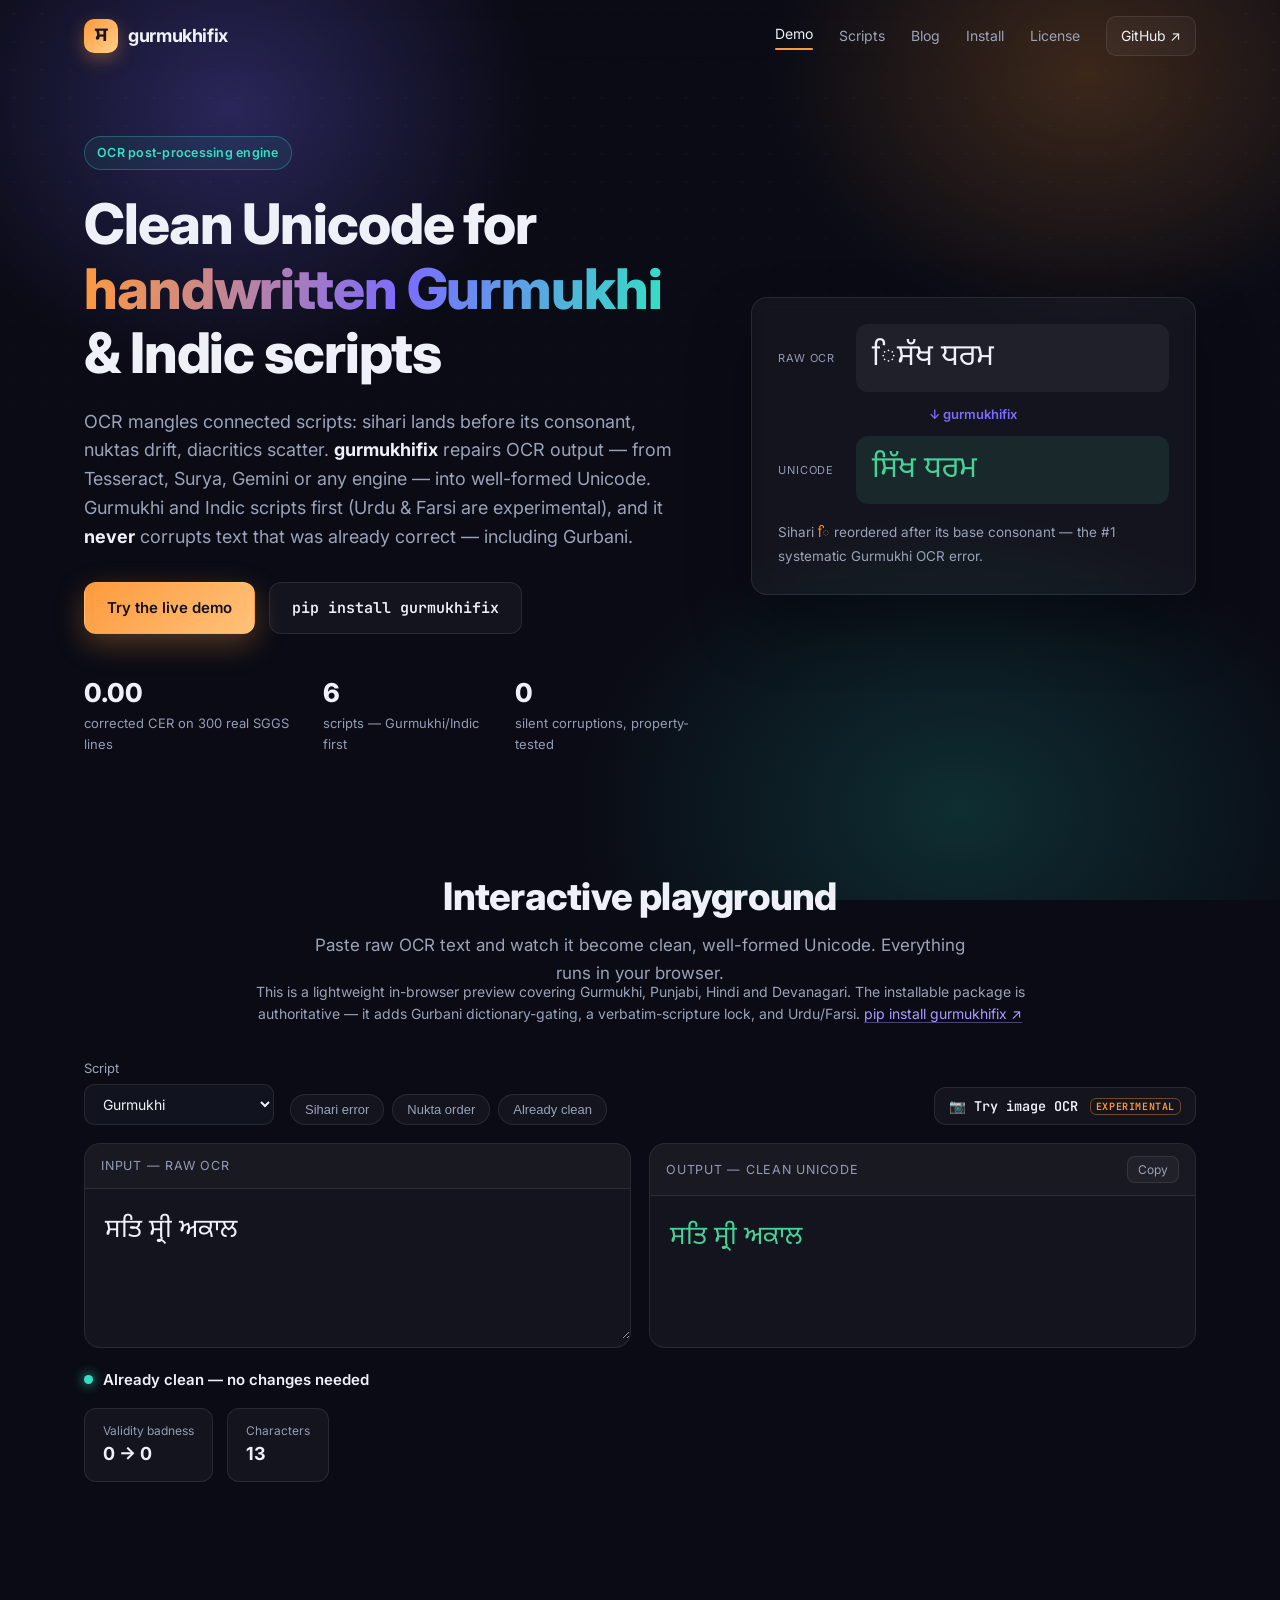
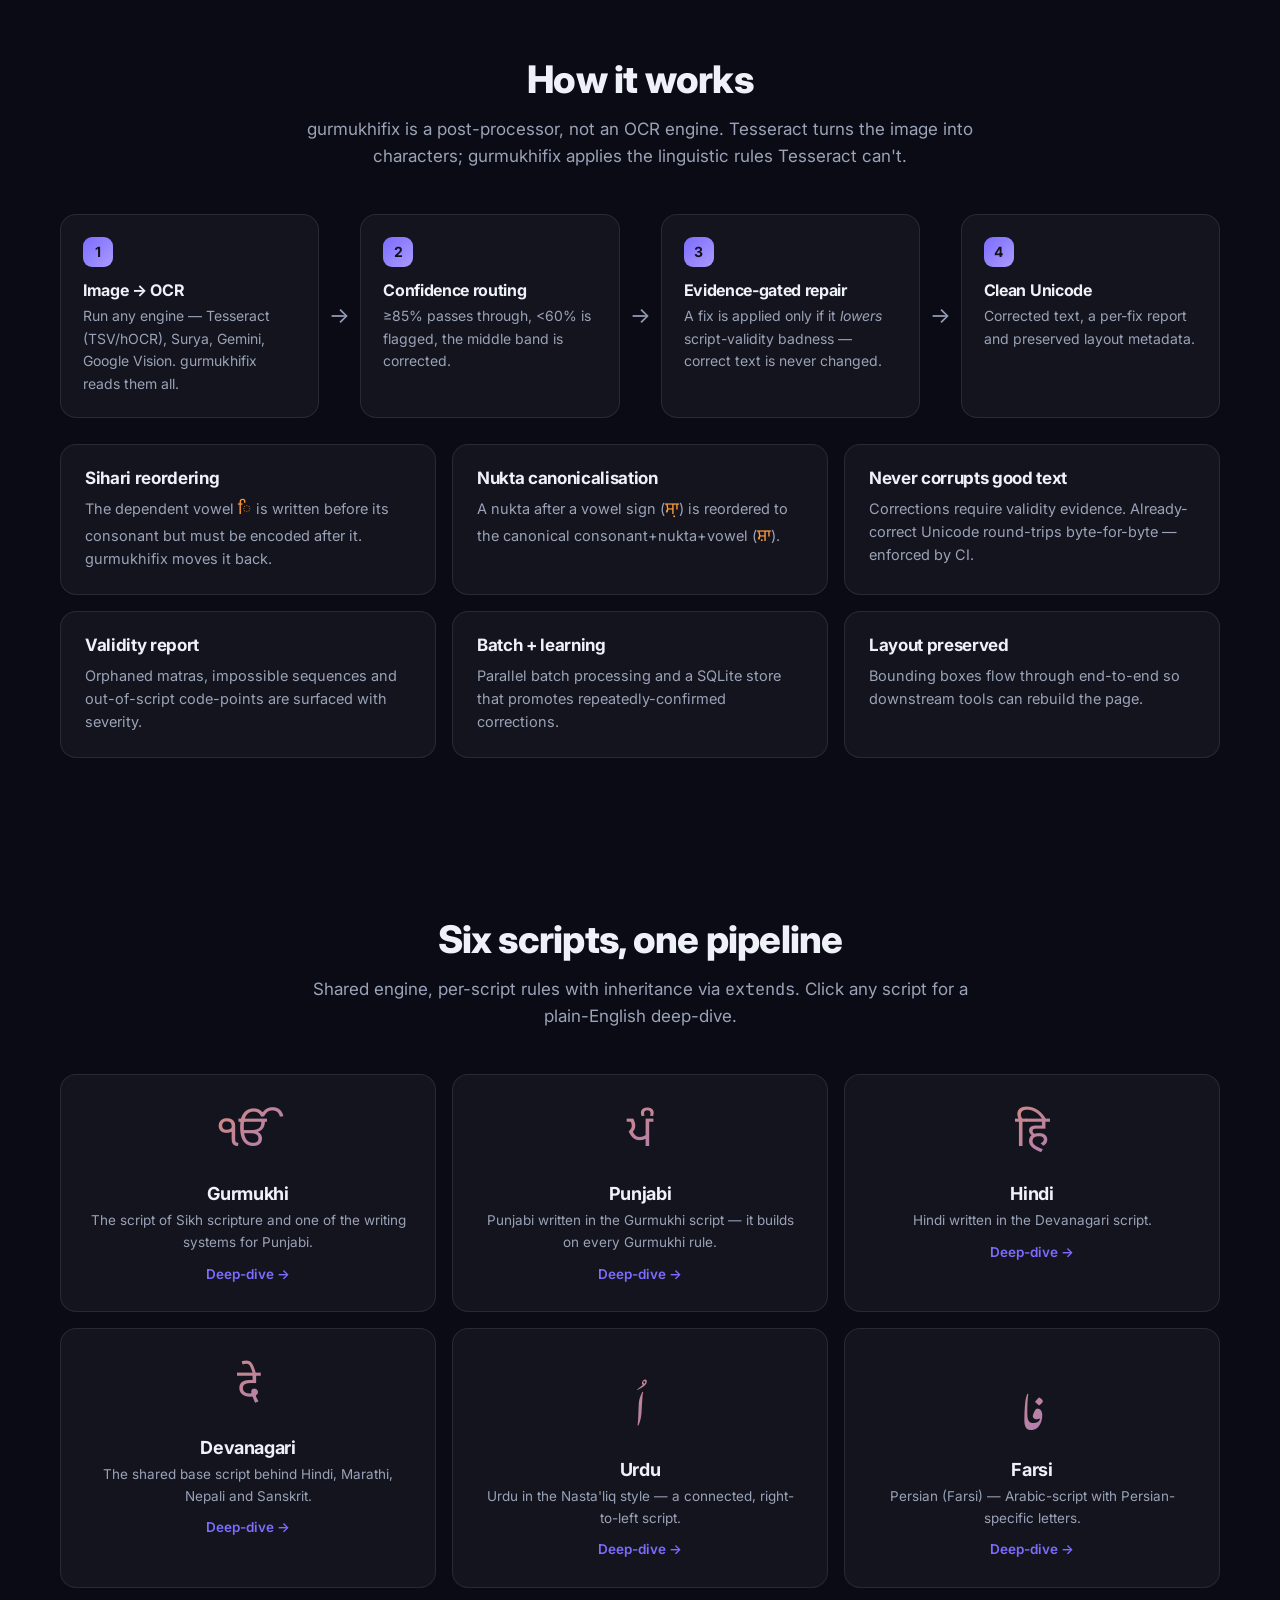
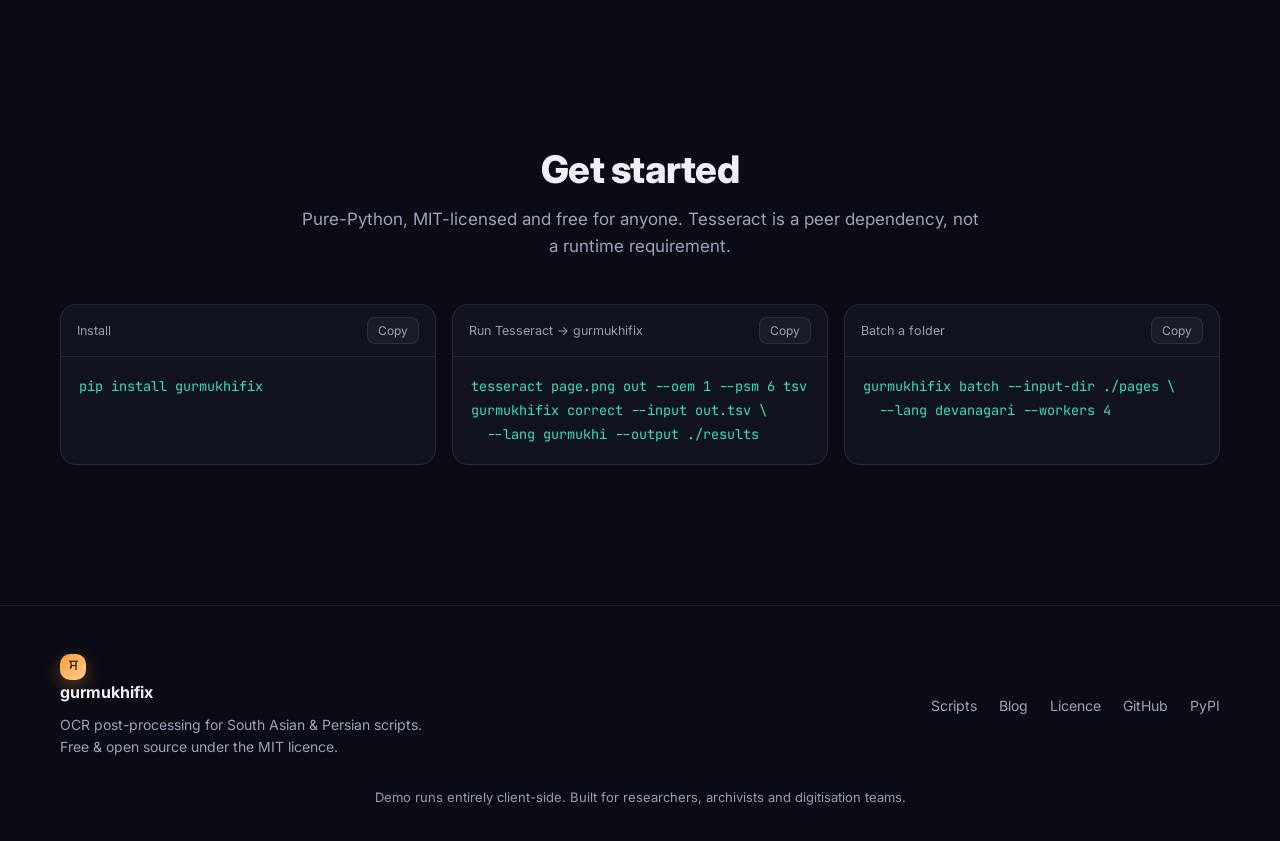
==== docs/index.html @ 6c14f342 "Site credibility, governance, security hardening & premium CI Site (docs/ via build-site.mjs): - Rep" ====
<!DOCTYPE html>
<html lang="en">
<head>
  <meta charset="UTF-8" />
  <meta name="viewport" content="width=device-width, initial-scale=1.0" />
  <title>gurmukhifix — OCR post-processing for South Asian &amp; Persian scripts</title>
  <meta name="description" content="gurmukhifix corrects Tesseract OCR for handwritten Gurmukhi, Punjabi, Hindi, Devanagari, Urdu and Farsi — fixing sihari placement, nukta order and diacritics into clean Unicode. Free &amp; open source." />
  <link rel="canonical" href="https://jsdosanj.github.io/gurmukhifix/" />
  <meta property="og:title" content="gurmukhifix — OCR post-processing for South Asian &amp; Persian scripts" />
  <meta property="og:description" content="gurmukhifix corrects Tesseract OCR for handwritten Gurmukhi, Punjabi, Hindi, Devanagari, Urdu and Farsi — fixing sihari placement, nukta order and diacritics into clean Unicode. Free &amp; open source." />
  <meta property="og:type" content="website" />
  <meta property="og:url" content="https://jsdosanj.github.io/gurmukhifix/" />
  <meta property="og:image" content="https://jsdosanj.github.io/gurmukhifix/assets/og.png" />
  <meta name="twitter:card" content="summary_large_image" />
  <meta name="twitter:title" content="gurmukhifix — OCR post-processing for South Asian &amp; Persian scripts" />
  <meta name="twitter:description" content="gurmukhifix corrects Tesseract OCR for handwritten Gurmukhi, Punjabi, Hindi, Devanagari, Urdu and Farsi — fixing sihari placement, nukta order and diacritics into clean Unicode. Free &amp; open source." />
  <meta name="twitter:image" content="https://jsdosanj.github.io/gurmukhifix/assets/og.png" />
  <link rel="icon" href="assets/favicon.svg" type="image/svg+xml" />
  <link rel="apple-touch-icon" href="assets/apple-touch-icon.png" />
  <meta name="theme-color" content="#0a0b14" />
  <link rel="preconnect" href="https://fonts.googleapis.com" />
  <link rel="preconnect" href="https://fonts.gstatic.com" crossorigin />
  <link href="https://fonts.googleapis.com/css2?family=Inter:wght@400;500;600;700;800&family=Noto+Sans+Gurmukhi:wght@400;500;700&family=Noto+Serif+Gurmukhi:wght@600;700&family=Noto+Sans+Devanagari:wght@400;600&family=Noto+Naskh+Arabic:wght@400;600&family=Noto+Nastaliq+Urdu:wght@400;600&family=JetBrains+Mono:wght@400;500&display=swap" rel="stylesheet" />
  <link rel="stylesheet" href="assets/styles.css" />
  <script type="application/ld+json">{"@context":"https://schema.org","@type":"SoftwareApplication","name":"gurmukhifix","applicationCategory":"DeveloperApplication","operatingSystem":"Cross-platform (Python 3.10+)","description":"gurmukhifix corrects Tesseract OCR for handwritten Gurmukhi, Punjabi, Hindi, Devanagari, Urdu and Farsi — fixing sihari placement, nukta order and diacritics into clean Unicode. Free & open source.","url":"https://jsdosanj.github.io/gurmukhifix/","codeRepository":"https://github.com/jsdosanj/gurmukhifix","downloadUrl":"https://pypi.org/project/gurmukhifix/","license":"https://spdx.org/licenses/MIT.html","offers":{"@type":"Offer","price":"0","priceCurrency":"USD"},"author":{"@type":"Person","name":"Jasvant Singh Dosanjh"}}</script>
</head>
<body>
  <div class="bg-aurora" aria-hidden="true"></div>
  <header class="nav">
    <a class="brand" href="index.html">
      <span class="brand-mark">ਸ</span>
      <span class="brand-name">gurmukhifix</span>
    </a>
    <nav class="nav-links">
        <a href="index.html#demo" class="here">Demo</a>
        <a href="scripts/">Scripts</a>
        <a href="blog/">Blog</a>
        <a href="index.html#install">Install</a>
        <a href="license.html">License</a>
        <a class="nav-cta" href="https://github.com/jsdosanj/gurmukhifix" target="_blank" rel="noopener">GitHub ↗</a>
    </nav>
  </header>

  <section class="hero" id="top">
    <div class="hero-inner">
      <div class="badge">OCR post-processing engine</div>
      <h1>Clean Unicode for<br /><span class="grad">handwritten Gurmukhi</span> &amp; Indic scripts</h1>
      <p class="lede">OCR mangles connected scripts: sihari lands before its consonant, nuktas drift, diacritics scatter. <strong>gurmukhifix</strong> repairs OCR output — from Tesseract, Surya, Gemini or any engine — into well-formed Unicode. Gurmukhi and Indic scripts first (Urdu &amp; Farsi are experimental), and it <strong>never</strong> corrupts text that was already correct — including Gurbani.</p>
      <div class="hero-cta">
        <a class="btn btn-primary" href="#demo">Try the live demo</a>
        <a class="btn btn-ghost" href="https://pypi.org/project/gurmukhifix/" target="_blank" rel="noopener">pip install gurmukhifix</a>
      </div>
      <div class="hero-proof">
        <div><b>0.00</b><span>corrected CER on 300 real SGGS lines</span></div>
        <div><b>6</b><span>scripts — Gurmukhi/Indic first</span></div>
        <div><b>0</b><span>silent corruptions, property-tested</span></div>
      </div>
    </div>
    <div class="hero-card">
      <div class="mini-row"><span class="mini-label">Raw OCR</span><code class="mini gur">ਿਸੱਖ ਧਰਮ</code></div>
      <div class="mini-arrow">↓ gurmukhifix</div>
      <div class="mini-row"><span class="mini-label">Unicode</span><code class="mini gur good">ਸਿੱਖ ਧਰਮ</code></div>
      <p class="mini-note">Sihari <code>ਿ</code> reordered after its base consonant — the #1 systematic Gurmukhi OCR error.</p>
    </div>
  </section>

  <section class="demo" id="demo">
    <div class="section-head"><h2>Interactive playground</h2><p>Paste raw OCR text and watch it become clean, well-formed Unicode. Everything runs in your browser.</p></div>
    <p class="demo-note">This is a lightweight in-browser preview covering Gurmukhi, Punjabi, Hindi and Devanagari. The installable package is authoritative — it adds Gurbani dictionary-gating, a verbatim-scripture lock, and Urdu/Farsi. <a href="https://pypi.org/project/gurmukhifix/" target="_blank" rel="noopener">pip install gurmukhifix ↗</a></p>
    <div class="demo-toolbar">
      <label class="field"><span>Script</span><select id="script-select"></select></label>
      <div class="examples" id="examples"></div>
      <button class="btn btn-ghost small" id="ocr-toggle" type="button">📷 Try image OCR <span class="exp">experimental</span></button>
    </div>
    <div class="ocr-panel" id="ocr-panel" hidden>
      <p>Upload a photo or scan of a single line/word. In-browser OCR uses <a href="https://tesseract.projectnaptha.com/" target="_blank" rel="noopener">Tesseract.js</a>, then gurmukhifix cleans the result. <strong>Handwriting accuracy is limited</strong> — this demos the pipeline, not production OCR.</p>
      <div class="ocr-row"><input type="file" id="ocr-file" accept="image/*" /><button class="btn btn-primary small" id="ocr-run" type="button" disabled>Run OCR → gurmukhifix</button><span class="ocr-status" id="ocr-status"></span></div>
    </div>
    <div class="demo-grid">
      <div class="pane"><div class="pane-head"><span>Input — raw OCR</span></div><textarea id="input" class="script-text" spellcheck="false" aria-label="Raw OCR input" placeholder="Paste OCR output here…"></textarea></div>
      <div class="pane"><div class="pane-head"><span>Output — clean Unicode</span><button class="copy-btn" id="copy-btn" type="button">Copy</button></div><div id="output" class="script-text output" aria-live="polite"></div></div>
    </div>
    <div class="report" id="report"></div>
  </section>

  <section class="how" id="how">
    <div class="section-head"><h2>How it works</h2><p>gurmukhifix is a post-processor, not an OCR engine. Tesseract turns the image into characters; gurmukhifix applies the linguistic rules Tesseract can't.</p></div>
    <div class="pipeline">
      <div class="step"><span class="step-n">1</span><h3>Image → OCR</h3><p>Run any engine — Tesseract (TSV/hOCR), Surya, Gemini, Google Vision. gurmukhifix reads them all.</p></div>
      <div class="step-arrow">→</div>
      <div class="step"><span class="step-n">2</span><h3>Confidence routing</h3><p>≥85% passes through, &lt;60% is flagged, the middle band is corrected.</p></div>
      <div class="step-arrow">→</div>
      <div class="step"><span class="step-n">3</span><h3>Evidence-gated repair</h3><p>A fix is applied only if it <em>lowers</em> script-validity badness — correct text is never changed.</p></div>
      <div class="step-arrow">→</div>
      <div class="step"><span class="step-n">4</span><h3>Clean Unicode</h3><p>Corrected text, a per-fix report and preserved layout metadata.</p></div>
    </div>
    <div class="feature-grid">
      <article class="feature"><h3>Sihari reordering</h3><p>The dependent vowel <code class="gur">ਿ</code> is written before its consonant but must be encoded after it. gurmukhifix moves it back.</p></article>
      <article class="feature"><h3>Nukta canonicalisation</h3><p>A nukta after a vowel sign (<code class="gur">ਸਾ਼</code>) is reordered to the canonical consonant+nukta+vowel (<code class="gur">ਸ਼ਾ</code>).</p></article>
      <article class="feature"><h3>Never corrupts good text</h3><p>Corrections require validity evidence. Already-correct Unicode round-trips byte-for-byte — enforced by CI.</p></article>
      <article class="feature"><h3>Validity report</h3><p>Orphaned matras, impossible sequences and out-of-script code-points are surfaced with severity.</p></article>
      <article class="feature"><h3>Batch + learning</h3><p>Parallel batch processing and a SQLite store that promotes repeatedly-confirmed corrections.</p></article>
      <article class="feature"><h3>Layout preserved</h3><p>Bounding boxes flow through end-to-end so downstream tools can rebuild the page.</p></article>
    </div>
  </section>

  <section class="scripts" id="scripts">
    <div class="section-head"><h2>Six scripts, one pipeline</h2><p>Shared engine, per-script rules with inheritance via <code>extends</code>. Click any script for a plain-English deep-dive.</p></div>
    <div class="script-cards">
        <a class="script-card" href="scripts/gurmukhi.html"><span class="glyph gur">ੴ</span><h3>Gurmukhi</h3><p>The script of Sikh scripture and one of the writing systems for Punjabi.</p><span class="more">Deep-dive →</span></a>
        <a class="script-card" href="scripts/punjabi.html"><span class="glyph gur">ਪੰ</span><h3>Punjabi</h3><p>Punjabi written in the Gurmukhi script — it builds on every Gurmukhi rule.</p><span class="more">Deep-dive →</span></a>
        <a class="script-card" href="scripts/hindi.html"><span class="glyph dev">हि</span><h3>Hindi</h3><p>Hindi written in the Devanagari script.</p><span class="more">Deep-dive →</span></a>
        <a class="script-card" href="scripts/devanagari.html"><span class="glyph dev">दे</span><h3>Devanagari</h3><p>The shared base script behind Hindi, Marathi, Nepali and Sanskrit.</p><span class="more">Deep-dive →</span></a>
        <a class="script-card" href="scripts/urdu.html"><span class="glyph ara">اُ</span><h3>Urdu</h3><p>Urdu in the Nasta'liq style — a connected, right-to-left script.</p><span class="more">Deep-dive →</span></a>
        <a class="script-card" href="scripts/farsi.html"><span class="glyph ara">فا</span><h3>Farsi</h3><p>Persian (Farsi) — Arabic-script with Persian-specific letters.</p><span class="more">Deep-dive →</span></a>
    </div>
  </section>

  <section class="install" id="install">
    <div class="section-head"><h2>Get started</h2><p>Pure-Python, MIT-licensed and free for anyone. Tesseract is a peer dependency, not a runtime requirement.</p></div>
    <div class="code-cards">
      <div class="code-card"><div class="code-head"><span>Install</span><button class="copy-btn" data-copy="pip install gurmukhifix">Copy</button></div><pre><code>pip install gurmukhifix</code></pre></div>
      <div class="code-card"><div class="code-head"><span>Run Tesseract → gurmukhifix</span><button class="copy-btn" data-copy="tesseract page.png out --oem 1 --psm 6 tsv
gurmukhifix correct --input out.tsv --lang gurmukhi --output ./results">Copy</button></div><pre><code>tesseract page.png out --oem 1 --psm 6 tsv
gurmukhifix correct --input out.tsv \
  --lang gurmukhi --output ./results</code></pre></div>
      <div class="code-card"><div class="code-head"><span>Batch a folder</span><button class="copy-btn" data-copy="gurmukhifix batch --input-dir ./pages --lang devanagari --workers 4">Copy</button></div><pre><code>gurmukhifix batch --input-dir ./pages \
  --lang devanagari --workers 4</code></pre></div>
    </div>
  </section>
  <footer class="footer">
    <div class="footer-inner">
      <div>
        <span class="brand-mark small">ਸ</span>
        <strong>gurmukhifix</strong>
        <p>OCR post-processing for South Asian &amp; Persian scripts. Free &amp; open source under the MIT licence.</p>
      </div>
      <div class="footer-links">
        <a href="scripts/">Scripts</a>
        <a href="blog/">Blog</a>
        <a href="license.html">Licence</a>
        <a href="https://github.com/jsdosanj/gurmukhifix" target="_blank" rel="noopener">GitHub</a>
        <a href="https://pypi.org/project/gurmukhifix/" target="_blank" rel="noopener">PyPI</a>
      </div>
    </div>
    <p class="footer-fine">Demo runs entirely client-side. Built for researchers, archivists and digitisation teams.</p>
  </footer>
  <script src="assets/gurmukhifix.js"></script>
  <script src="assets/app.js"></script>
</body>
</html>
---- docs/assets/styles.css ----
/* gurmukhifix site — SPDX-License-Identifier: MIT */
:root {
  --bg: #0a0b14;
  --bg-2: #11131f;
  --panel: rgba(255, 255, 255, 0.04);
  --panel-brd: rgba(255, 255, 255, 0.09);
  --ink: #eef1f7;
  --muted: #9aa3b8;
  --faint: #6b7488;
  --saffron: #ff9a3c;
  --indigo: #7c6cff;
  --teal: #34e0c4;
  --good: #46d39a;
  --warn: #ffcf5c;
  --reject: #ff6b81;
  --radius: 16px;
  --maxw: 1160px;
  --font: "Inter", system-ui, -apple-system, Segoe UI, Roboto, sans-serif;
  --mono: "JetBrains Mono", ui-monospace, SFMono-Regular, Menlo, monospace;
  --gur: "Noto Sans Gurmukhi", "Noto Serif Gurmukhi", var(--font);
  --dev: "Noto Sans Devanagari", var(--font);
}

* { box-sizing: border-box; }
html { scroll-behavior: smooth; }
body {
  margin: 0;
  font-family: var(--font);
  background: var(--bg);
  color: var(--ink);
  line-height: 1.6;
  -webkit-font-smoothing: antialiased;
  overflow-x: hidden;
}
a { color: inherit; text-decoration: none; }
h1, h2, h3 { line-height: 1.15; margin: 0; letter-spacing: -0.02em; }
code { font-family: var(--mono); }

.gur { font-family: var(--gur); }
.dev { font-family: var(--dev); }

/* Background aurora */
.bg-aurora {
  position: fixed; inset: 0; z-index: -1;
  background:
    radial-gradient(40% 50% at 18% 12%, rgba(124, 108, 255, 0.28), transparent 60%),
    radial-gradient(42% 48% at 85% 8%, rgba(255, 154, 60, 0.20), transparent 60%),
    radial-gradient(50% 55% at 75% 90%, rgba(52, 224, 196, 0.16), transparent 60%),
    var(--bg);
  filter: saturate(1.1);
}
.bg-aurora::after {
  content: ""; position: absolute; inset: 0;
  background-image: radial-gradient(rgba(255, 255, 255, 0.035) 1px, transparent 1px);
  background-size: 28px 28px; mask-image: linear-gradient(to bottom, black, transparent 75%);
}

/* Nav */
.nav {
  position: sticky; top: 0; z-index: 50;
  display: flex; align-items: center; justify-content: space-between;
  max-width: var(--maxw); margin: 0 auto; padding: 16px 24px;
  backdrop-filter: blur(10px);
}
.brand { display: flex; align-items: center; gap: 10px; font-weight: 700; }
.brand-mark {
  display: grid; place-items: center; width: 34px; height: 34px;
  font-family: var(--gur); font-size: 20px; color: #1a1320;
  background: linear-gradient(135deg, var(--saffron), #ffd089);
  border-radius: 10px; box-shadow: 0 6px 18px rgba(255, 154, 60, 0.35);
}
.brand-mark.small { width: 26px; height: 26px; font-size: 15px; }
.brand-name { font-size: 18px; letter-spacing: -0.02em; }
.nav-links { display: flex; align-items: center; gap: 26px; font-size: 14px; color: var(--muted); }
.nav-links a:hover { color: var(--ink); }
.nav-cta {
  padding: 8px 14px; border: 1px solid var(--panel-brd); border-radius: 10px;
  color: var(--ink) !important; background: var(--panel);
}
.nav-cta:hover { border-color: var(--indigo); }

/* Hero */
.hero {
  max-width: var(--maxw); margin: 0 auto; padding: 64px 24px 40px;
  display: grid; grid-template-columns: 1.25fr 0.9fr; gap: 48px; align-items: center;
}
.badge {
  display: inline-block; font-size: 12.5px; font-weight: 600; letter-spacing: 0.02em;
  color: var(--teal); padding: 6px 12px; border: 1px solid rgba(52, 224, 196, 0.3);
  border-radius: 999px; background: rgba(52, 224, 196, 0.07); margin-bottom: 22px;
}
.hero h1 { font-size: clamp(34px, 5vw, 56px); font-weight: 800; }
.grad {
  background: linear-gradient(100deg, var(--saffron), var(--indigo) 55%, var(--teal));
  -webkit-background-clip: text; background-clip: text; -webkit-text-fill-color: transparent;
}
.lede { color: var(--muted); font-size: 18px; max-width: 33em; margin: 22px 0 30px; }
.lede strong { color: var(--ink); }
.hero-cta { display: flex; gap: 14px; flex-wrap: wrap; }
.btn {
  display: inline-flex; align-items: center; gap: 8px; font-weight: 600; font-size: 15px;
  padding: 13px 22px; border-radius: 12px; cursor: pointer; border: 1px solid transparent;
  transition: transform 0.12s ease, box-shadow 0.2s ease, border-color 0.2s ease;
}
.btn.small { padding: 9px 14px; font-size: 13.5px; }
.btn-primary {
  color: #15101d; background: linear-gradient(135deg, var(--saffron), #ffc27a);
  box-shadow: 0 10px 30px rgba(255, 154, 60, 0.3);
}
.btn-primary:hover { transform: translateY(-2px); }
.btn-ghost { color: var(--ink); background: var(--panel); border-color: var(--panel-brd); font-family: var(--mono); }
.btn-ghost:hover { border-color: var(--indigo); }
.hero-proof { display: flex; gap: 30px; margin-top: 38px; }
.hero-proof div { display: flex; flex-direction: column; }
.hero-proof b { font-size: 26px; font-weight: 800; color: var(--ink); }
.hero-proof span { font-size: 13px; color: var(--faint); }

.hero-card {
  background: var(--panel); border: 1px solid var(--panel-brd); border-radius: var(--radius);
  padding: 26px; backdrop-filter: blur(8px); box-shadow: 0 30px 60px rgba(0, 0, 0, 0.35);
}
.mini-row { display: flex; align-items: center; gap: 14px; }
.mini-label { font-size: 11px; text-transform: uppercase; letter-spacing: 0.08em; color: var(--faint); width: 64px; }
.mini { font-family: var(--gur); font-size: 30px; padding: 10px 16px; border-radius: 12px; background: rgba(255, 255, 255, 0.05); flex: 1; }
.mini.good { color: var(--good); background: rgba(70, 211, 154, 0.1); }
.mini-arrow { text-align: center; color: var(--indigo); font-weight: 600; font-size: 13px; margin: 12px 0; }
.mini-note { color: var(--muted); font-size: 13.5px; margin: 18px 0 0; }
.mini-note code { color: var(--saffron); font-family: var(--gur); }

/* Sections */
section { scroll-margin-top: 80px; }
.section-head { max-width: var(--maxw); margin: 0 auto; padding: 0 24px; text-align: center; }
.section-head h2 { font-size: clamp(26px, 3.4vw, 38px); font-weight: 800; }
.section-head p { color: var(--muted); max-width: 40em; margin: 14px auto 0; font-size: 17px; }

/* Demo */
.demo { max-width: var(--maxw); margin: 0 auto; padding: 80px 24px; }
.demo-toolbar {
  display: flex; align-items: flex-end; gap: 16px; flex-wrap: wrap; margin: 32px 0 18px;
}
.field { display: flex; flex-direction: column; gap: 6px; font-size: 13px; color: var(--muted); }
.field select {
  font-family: var(--font); font-size: 14px; color: var(--ink); background: var(--bg-2);
  border: 1px solid var(--panel-brd); border-radius: 10px; padding: 10px 14px; min-width: 190px;
}
.examples { display: flex; gap: 8px; flex-wrap: wrap; flex: 1; }
.chip {
  font-size: 13px; color: var(--muted); background: var(--panel); border: 1px solid var(--panel-brd);
  border-radius: 999px; padding: 7px 14px; cursor: pointer; transition: all 0.15s;
}
.chip:hover { color: var(--ink); border-color: var(--indigo); }
.exp { font-size: 10px; text-transform: uppercase; letter-spacing: 0.06em; color: var(--saffron); border: 1px solid rgba(255, 154, 60, 0.4); border-radius: 6px; padding: 1px 5px; margin-left: 4px; }

.ocr-panel {
  background: rgba(255, 154, 60, 0.06); border: 1px solid rgba(255, 154, 60, 0.25);
  border-radius: 12px; padding: 16px 18px; margin-bottom: 18px; font-size: 14px; color: var(--muted);
}
.ocr-panel a { color: var(--saffron); text-decoration: underline; }
.ocr-panel strong { color: var(--warn); }
.ocr-row { display: flex; align-items: center; gap: 14px; flex-wrap: wrap; margin-top: 12px; }
.ocr-status { font-size: 13px; color: var(--teal); }

.demo-grid { display: grid; grid-template-columns: 1fr 1fr; gap: 18px; }
.pane { background: var(--panel); border: 1px solid var(--panel-brd); border-radius: var(--radius); overflow: hidden; }
.pane-head {
  display: flex; align-items: center; justify-content: space-between;
  padding: 12px 16px; font-size: 12.5px; color: var(--faint); text-transform: uppercase; letter-spacing: 0.06em;
  border-bottom: 1px solid var(--panel-brd); background: rgba(255, 255, 255, 0.02);
}
.script-text {
  width: 100%; min-height: 150px; border: 0; resize: vertical; padding: 20px;
  font-family: var(--gur); font-size: 26px; line-height: 1.7; color: var(--ink);
  background: transparent; outline: none;
}
.script-text.output { white-space: pre-wrap; word-break: break-word; color: var(--good); }
.copy-btn {
  font-family: var(--font); font-size: 12px; color: var(--muted); background: var(--panel);
  border: 1px solid var(--panel-brd); border-radius: 8px; padding: 5px 10px; cursor: pointer;
}
.copy-btn:hover { color: var(--ink); border-color: var(--teal); }

/* Report */
.report { margin-top: 20px; }
.report-head { display: flex; align-items: center; gap: 10px; font-weight: 600; font-size: 15px; }
.report-head .dot { width: 9px; height: 9px; border-radius: 50%; }
.report-head.ok .dot { background: var(--good); box-shadow: 0 0 12px var(--good); }
.report-head.clean .dot { background: var(--teal); box-shadow: 0 0 12px var(--teal); }
.report-head.warn .dot { background: var(--warn); box-shadow: 0 0 12px var(--warn); }
.metrics { display: flex; gap: 14px; margin: 16px 0; flex-wrap: wrap; }
.metric { background: var(--panel); border: 1px solid var(--panel-brd); border-radius: 12px; padding: 12px 18px; }
.metric span { display: block; font-size: 12px; color: var(--faint); }
.metric b { font-size: 18px; }
.changes h4, .violations h4 { font-size: 12.5px; text-transform: uppercase; letter-spacing: 0.06em; color: var(--faint); margin: 18px 0 10px; }
.changes ul { list-style: none; margin: 0; padding: 0; display: flex; flex-direction: column; gap: 8px; }
.changes li { display: flex; align-items: center; gap: 12px; background: var(--panel); border: 1px solid var(--panel-brd); border-radius: 10px; padding: 8px 14px; }
.changes code { font-family: var(--gur); font-size: 20px; }
.changes .from { color: var(--reject); }
.changes .to { color: var(--good); }
.changes .ar { color: var(--faint); }
.changes .rule { margin-left: auto; font-size: 11.5px; color: var(--indigo); text-transform: uppercase; letter-spacing: 0.05em; background: rgba(124, 108, 255, 0.1); padding: 3px 9px; border-radius: 6px; }
.vchips { display: flex; gap: 8px; flex-wrap: wrap; }
.vchip { font-size: 12.5px; padding: 5px 11px; border-radius: 8px; border: 1px solid; }
.vchip.reject { color: var(--reject); border-color: rgba(255, 107, 129, 0.4); background: rgba(255, 107, 129, 0.08); }
.vchip.warn { color: var(--warn); border-color: rgba(255, 207, 92, 0.4); background: rgba(255, 207, 92, 0.08); }
.vchip.review { color: var(--muted); border-color: var(--panel-brd); background: var(--panel); }

/* How it works */
.how { padding: 80px 24px; }
.pipeline { max-width: var(--maxw); margin: 44px auto 0; display: flex; align-items: stretch; gap: 10px; justify-content: center; flex-wrap: wrap; }
.step { flex: 1; min-width: 200px; background: var(--panel); border: 1px solid var(--panel-brd); border-radius: var(--radius); padding: 22px; }
.step-n { display: grid; place-items: center; width: 30px; height: 30px; border-radius: 9px; background: linear-gradient(135deg, var(--indigo), #a99bff); color: #15101d; font-weight: 700; font-size: 14px; margin-bottom: 14px; }
.step h3 { font-size: 16px; margin-bottom: 6px; }
.step p { font-size: 14px; color: var(--muted); margin: 0; }
.step-arrow { display: grid; place-items: center; color: var(--faint); font-size: 22px; }
.feature-grid { max-width: var(--maxw); margin: 26px auto 0; display: grid; grid-template-columns: repeat(3, 1fr); gap: 16px; }
.feature { background: var(--panel); border: 1px solid var(--panel-brd); border-radius: var(--radius); padding: 24px; transition: transform 0.15s, border-color 0.2s; }
.feature:hover { transform: translateY(-3px); border-color: var(--indigo); }
.feature h3 { font-size: 17px; margin-bottom: 8px; }
.feature p { font-size: 14.5px; color: var(--muted); margin: 0; }
.feature code.gur { color: var(--saffron); font-size: 17px; }

/* Scripts */
.scripts { padding: 80px 24px; }
.script-cards { max-width: var(--maxw); margin: 44px auto 0; display: grid; grid-template-columns: repeat(3, 1fr); gap: 16px; }
.script-card { background: var(--panel); border: 1px solid var(--panel-brd); border-radius: var(--radius); padding: 26px; text-align: center; transition: transform 0.15s, box-shadow 0.2s; }
.script-card:hover { transform: translateY(-3px); box-shadow: 0 20px 40px rgba(0, 0, 0, 0.3); }
.glyph { display: block; font-size: 44px; margin-bottom: 12px; background: linear-gradient(135deg, var(--saffron), var(--indigo)); -webkit-background-clip: text; background-clip: text; -webkit-text-fill-color: transparent; }
.glyph.gur { font-family: var(--gur); }
.glyph.dev { font-family: var(--dev); }
.script-card h3 { font-size: 18px; margin-bottom: 6px; }
.script-card p { font-size: 13.5px; color: var(--muted); margin: 0; }

/* Install */
.install { padding: 80px 24px; }
.code-cards { max-width: var(--maxw); margin: 44px auto 0; display: grid; grid-template-columns: repeat(3, 1fr); gap: 16px; }
.code-card { background: var(--bg-2); border: 1px solid var(--panel-brd); border-radius: var(--radius); overflow: hidden; }
.code-head { display: flex; align-items: center; justify-content: space-between; padding: 12px 16px; font-size: 12.5px; color: var(--faint); border-bottom: 1px solid var(--panel-brd); }
.code-card pre { margin: 0; padding: 18px; overflow-x: auto; }
.code-card code { font-size: 13.5px; color: var(--teal); line-height: 1.7; }

/* Footer */
.footer { border-top: 1px solid var(--panel-brd); margin-top: 60px; padding: 48px 24px 36px; }
.footer-inner { max-width: var(--maxw); margin: 0 auto; display: flex; justify-content: space-between; gap: 30px; flex-wrap: wrap; }
.footer-inner p { color: var(--muted); font-size: 14px; max-width: 28em; margin: 8px 0 0; }
.footer-links { display: flex; gap: 22px; align-items: center; color: var(--muted); font-size: 14px; }
.footer-links a:hover { color: var(--ink); }
.footer-fine { max-width: var(--maxw); margin: 28px auto 0; color: var(--faint); font-size: 13px; text-align: center; }

/* Responsive */
@media (max-width: 900px) {
  .hero { grid-template-columns: 1fr; padding-top: 40px; }
  .nav-links a:not(.nav-cta) { display: none; }
  .demo-grid { grid-template-columns: 1fr; }
  .feature-grid, .script-cards, .code-cards { grid-template-columns: 1fr; }
  .step-arrow { transform: rotate(90deg); }
  .pipeline { flex-direction: column; }
}

/* ── Doc / article / script pages ──────────────────────────────────────────── */
.doc-wrap { max-width: 920px; margin: 0 auto; padding: 0 24px; }
.doc-hero { padding: 56px 0 26px; }
.doc-hero h1 { font-size: clamp(30px, 4.4vw, 46px); font-weight: 800; }
.back { display: inline-block; color: var(--muted); font-size: 14px; margin-bottom: 22px; }
.back:hover { color: var(--ink); }
.doc-title { display: flex; align-items: center; gap: 22px; }
.doc-glyph { font-size: 60px; line-height: 1; background: linear-gradient(135deg, var(--saffron), var(--indigo)); -webkit-background-clip: text; background-clip: text; -webkit-text-fill-color: transparent; }
.doc-glyph.gur { font-family: var(--gur); } .doc-glyph.dev { font-family: var(--dev); } .doc-glyph.ara { font-family: "Noto Naskh Arabic", var(--font); }
.native { font-weight: 500; font-size: 0.62em; color: var(--faint); }
.native.gur { font-family: var(--gur); } .native.dev { font-family: var(--dev); } .native.ara { font-family: "Noto Naskh Arabic", var(--font); }
.doc-title p { color: var(--muted); margin: 8px 0 0; font-size: 17px; }

.doc-section { padding: 36px 0; }
.doc-section.alt { background: rgba(255,255,255,0.02); border-top: 1px solid var(--panel-brd); border-bottom: 1px solid var(--panel-brd); }
.doc-section h2 { font-size: 24px; font-weight: 800; margin-bottom: 16px; }
.doc-section .lead, .lead { color: var(--muted); font-size: 17px; line-height: 1.75; }
.doc-section code { color: var(--saffron); }

.problem-grid { display: grid; grid-template-columns: 1fr 1fr; gap: 16px; }
.problem { background: var(--panel); border: 1px solid var(--panel-brd); border-radius: var(--radius); padding: 20px; }
.problem h3 { font-size: 16px; margin-bottom: 8px; }
.problem p { color: var(--muted); font-size: 14.5px; margin: 0; }
.problem .ba { display: flex; align-items: center; gap: 12px; margin-top: 14px; }
.problem .ba code { font-size: 22px; padding: 4px 12px; border-radius: 8px; }
.problem .ba span { color: var(--faint); }
.bad { color: var(--reject); background: rgba(255,107,129,0.08); }
.good { color: var(--good); }
.problem .good { background: rgba(70,211,154,0.1); }
.gur { font-family: var(--gur); } .dev { font-family: var(--dev); } .ara { font-family: "Noto Naskh Arabic", var(--font); }

.fix-list { list-style: none; padding: 0; margin: 0; display: grid; gap: 10px; }
.fix-list li { background: var(--panel); border: 1px solid var(--panel-brd); border-left: 3px solid var(--teal); border-radius: 10px; padding: 13px 18px; color: var(--ink); font-size: 15px; }

.ex-table { width: 100%; border-collapse: collapse; font-size: 15px; }
.ex-table th { text-align: left; color: var(--faint); font-size: 12px; text-transform: uppercase; letter-spacing: 0.06em; padding: 8px 14px; border-bottom: 1px solid var(--panel-brd); }
.ex-table td { padding: 12px 14px; border-bottom: 1px solid var(--panel-brd); color: var(--muted); vertical-align: middle; }
.ex-table code { font-size: 20px; }

.beat-grid { display: grid; grid-template-columns: repeat(3, 1fr); gap: 16px; }
.beat { background: var(--panel); border: 1px solid var(--panel-brd); border-radius: var(--radius); padding: 22px; }
.beat h3 { font-size: 16px; margin-bottom: 8px; color: var(--teal); }
.beat p { color: var(--muted); font-size: 14.5px; margin: 0; }
.beat strong { color: var(--ink); }

.doc-cta { padding: 44px 0 70px; text-align: center; }

.doc-cards { display: grid; grid-template-columns: repeat(3, 1fr); gap: 16px; }
.doc-card { background: var(--panel); border: 1px solid var(--panel-brd); border-radius: var(--radius); padding: 24px; transition: transform 0.15s, border-color 0.2s; display: block; }
.doc-card:hover { transform: translateY(-3px); border-color: var(--indigo); }
.doc-card .glyph { font-size: 40px; margin-bottom: 10px; }
.doc-card h3 { font-size: 18px; margin-bottom: 6px; }
.doc-card h3 small { font-weight: 500; color: var(--faint); }
.doc-card p { color: var(--muted); font-size: 14px; margin: 0 0 12px; }
.more { color: var(--indigo); font-size: 13.5px; font-weight: 600; }

/* Blog post */
.post { padding: 50px 0 70px; }
.post-kicker { color: var(--saffron); font-size: 13px; text-transform: uppercase; letter-spacing: 0.08em; font-weight: 600; margin: 0 0 8px; }
.post h1 { font-size: clamp(28px, 4.2vw, 42px); font-weight: 800; line-height: 1.2; }
.post-meta { color: var(--faint); font-size: 16px; margin: 12px 0 30px; }
.post h2 { font-size: 23px; font-weight: 700; margin: 34px 0 12px; }
.post p { color: #c7cdda; font-size: 17px; line-height: 1.8; margin: 0 0 16px; }
.post .lead { font-size: 19px; color: var(--ink); }
.post strong { color: var(--ink); }
.post a { color: var(--saffron); text-decoration: underline; }
.post-cta { margin-top: 34px; padding: 20px 22px; background: rgba(124,108,255,0.08); border: 1px solid rgba(124,108,255,0.3); border-radius: 12px; color: var(--muted) !important; }

/* Licence */
.lic-grid { display: grid; grid-template-columns: repeat(3, 1fr); gap: 16px; margin: 8px 0 26px; }
.lic { border: 1px solid var(--panel-brd); border-radius: var(--radius); padding: 20px; background: var(--panel); }
.lic h3 { font-size: 16px; margin-bottom: 10px; }
.lic ul { margin: 0; padding-left: 18px; color: var(--muted); font-size: 14.5px; line-height: 1.7; }
.lic.yes { border-color: rgba(70,211,154,0.35); } .lic.yes h3 { color: var(--good); }
.lic.must h3 { color: var(--warn); }
.lic.no h3 { color: var(--reject); }
.lic-text { background: var(--bg-2); border: 1px solid var(--panel-brd); border-radius: 12px; padding: 20px; color: var(--muted); font-size: 12.5px; line-height: 1.65; overflow-x: auto; white-space: pre-wrap; }
.muted { color: var(--faint); font-size: 14px; }
.muted a { color: var(--teal); }

/* Nav active state */
.nav-links a.here { color: var(--ink); }
.nav-links a.here::after { content: ""; display: block; height: 2px; background: var(--saffron); border-radius: 2px; margin-top: 3px; }

/* 404 */
.notfound { max-width: 600px; margin: 0 auto; padding: 130px 24px; text-align: center; }
.notfound .brand-mark.big { width: 56px; height: 56px; font-size: 32px; margin: 0 auto 24px; }
.notfound h1 { font-size: 80px; font-weight: 800; }
.notfound p { color: var(--muted); font-size: 18px; margin: 8px 0 28px; }
.notfound .hero-cta { justify-content: center; }

.script-card .more { display: block; margin-top: 10px; }

@media (max-width: 900px) {
  .problem-grid, .beat-grid, .doc-cards, .lic-grid { grid-template-columns: 1fr; }
  .ex-table code { font-size: 17px; }
}
@media (prefers-reduced-motion: reduce) { * { scroll-behavior: auto !important; transition: none !important; } }

/* Contact */
.contact { max-width: var(--maxw); margin: 0 auto; padding: 80px 24px; }
.contact-card {
  max-width: 620px; margin: 32px auto 0; background: var(--panel);
  border: 1px solid var(--panel-brd); border-radius: var(--radius);
  padding: 30px; backdrop-filter: blur(8px); box-shadow: 0 30px 60px rgba(0, 0, 0, 0.35);
}
.contact-card form { display: flex; flex-direction: column; gap: 18px; }
.cf-field { display: flex; flex-direction: column; gap: 7px; font-size: 13px; color: var(--muted); }
.cf-field input, .cf-field textarea {
  font-family: var(--font); font-size: 15px; color: var(--ink); background: var(--bg-2);
  border: 1px solid var(--panel-brd); border-radius: 10px; padding: 12px 14px; width: 100%;
  transition: border-color 0.15s;
}
.cf-field textarea { resize: vertical; min-height: 120px; }
.cf-field input:focus, .cf-field textarea:focus { outline: none; border-color: var(--indigo); }
.cf-field input::placeholder, .cf-field textarea::placeholder { color: var(--faint); }
.contact-card .btn { align-self: flex-start; margin-top: 4px; }
.cf-ok { display: flex; align-items: center; gap: 14px; padding: 8px 0; }
.cf-ok-mark {
  display: inline-flex; align-items: center; justify-content: center; flex: none;
  width: 40px; height: 40px; border-radius: 999px; font-size: 20px; font-weight: 700;
  color: var(--good); background: rgba(70, 211, 154, 0.12); border: 1px solid rgba(70, 211, 154, 0.4);
}
.cf-ok p { margin: 0; color: var(--ink); font-size: 16px; }

/* ── Accessibility, Nastaliq & mobile-nav refinements (v0.2.0) ─────────────── */

/* Lift the faint text to WCAG AA contrast on the dark background. */
:root { --faint: #949cb5; }

/* Restore a visible keyboard focus ring (previously suppressed with outline:none). */
:focus-visible { outline: 2px solid #8b7cff; outline-offset: 2px; border-radius: 4px; }
a:focus-visible, button:focus-visible, select:focus-visible,
textarea:focus-visible, .script-text:focus-visible, input:focus-visible {
  outline: 2px solid #8b7cff; outline-offset: 2px;
}

/* Urdu should render in Nasta'liq as the copy claims — Naskh is the fallback. */
.ara { font-family: "Noto Nastaliq Urdu", "Noto Naskh Arabic", var(--font); line-height: 2.1; }
.doc-glyph.ara, .native.ara { font-family: "Noto Nastaliq Urdu", "Noto Naskh Arabic", var(--font); }

.demo-note {
  max-width: 60em; margin: -6px auto 22px; text-align: center;
  color: var(--muted); font-size: 14px; line-height: 1.6;
}
.demo-note a { color: #a99cff; text-decoration: none; border-bottom: 1px solid rgba(169, 156, 255, 0.4); }
.demo-note a:hover { border-bottom-color: #a99cff; }

/* Keep site navigation reachable on phones instead of hiding every link. */
@media (max-width: 900px) {
  .nav-links { display: flex !important; flex-wrap: wrap; justify-content: flex-end; gap: 12px 16px; font-size: 13px; }
  .nav-links a:not(.nav-cta) { display: inline !important; }
}
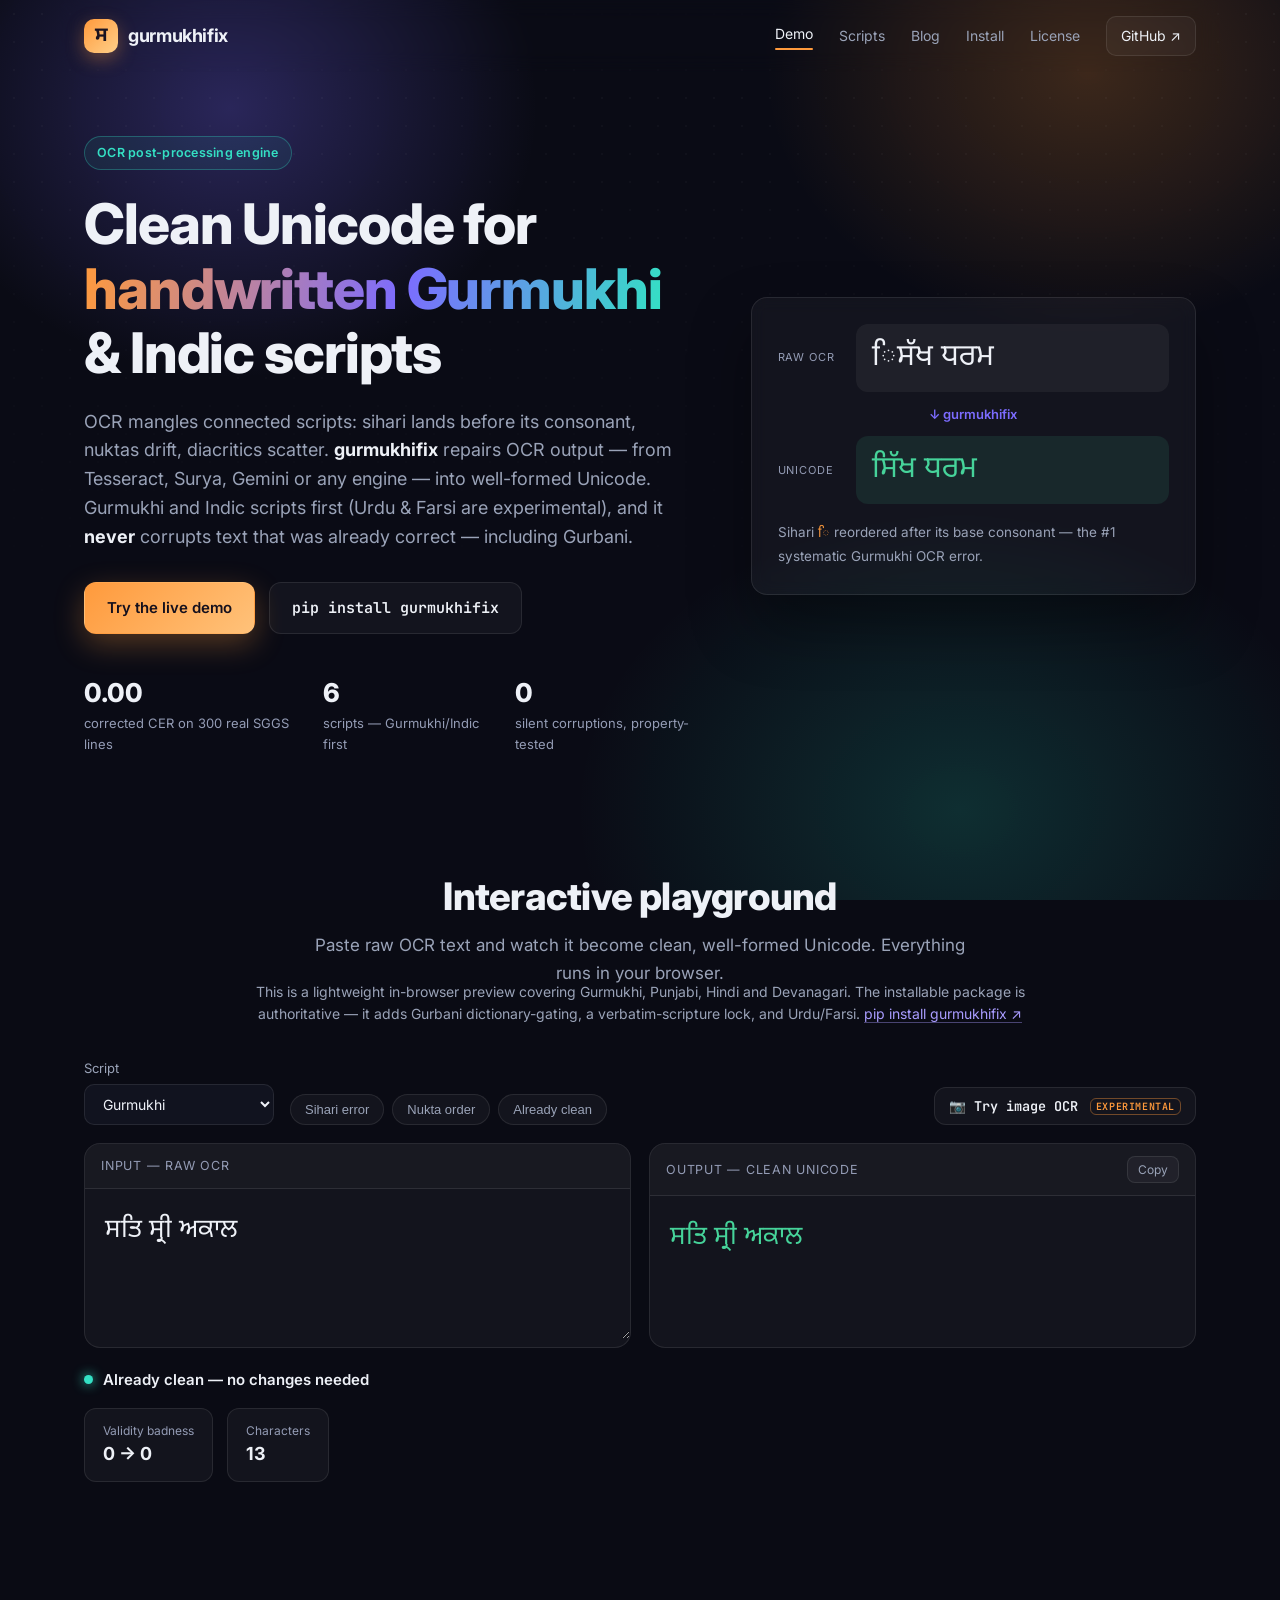
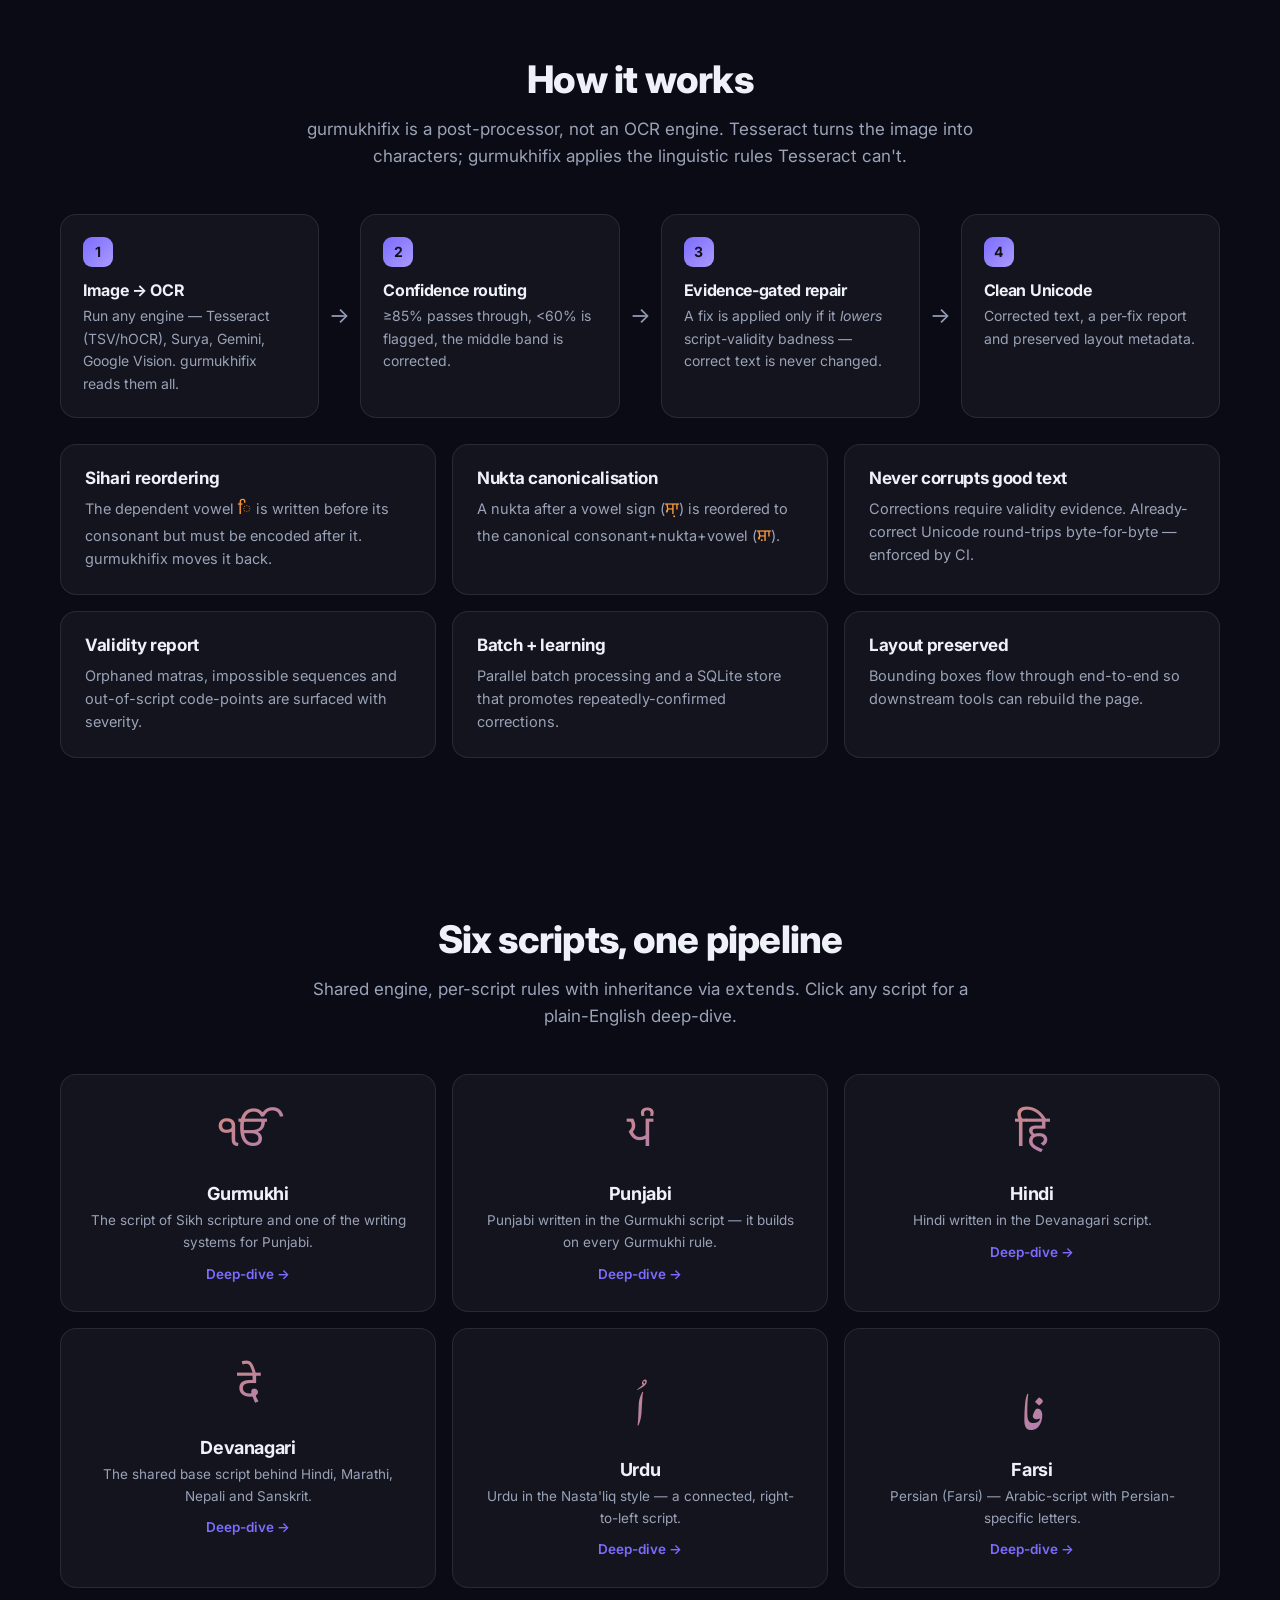
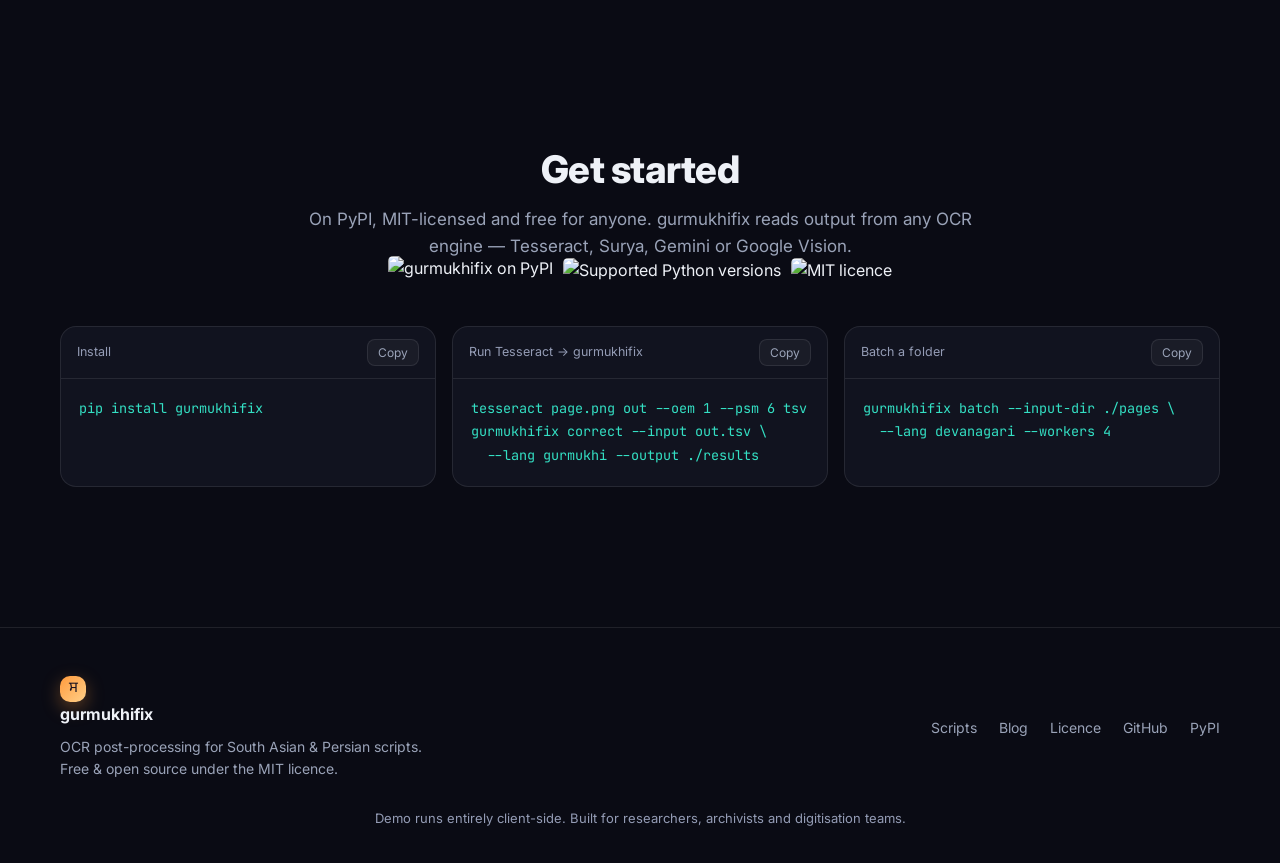
==== commit 5ca048dd: "Surface PyPI availability on the site + README - README: prominent `pip install gurmukhifix` line (b" ====
--- a/docs/index.html
+++ b/docs/index.html
@@ -117,7 +117,12 @@
   </section>
 
   <section class="install" id="install">
-    <div class="section-head"><h2>Get started</h2><p>Pure-Python, MIT-licensed and free for anyone. Tesseract is a peer dependency, not a runtime requirement.</p></div>
+    <div class="section-head"><h2>Get started</h2><p>On PyPI, MIT-licensed and free for anyone. gurmukhifix reads output from any OCR engine — Tesseract, Surya, Gemini or Google Vision.</p></div>
+    <p class="install-badges">
+      <a href="https://pypi.org/project/gurmukhifix/" target="_blank" rel="noopener"><img src="https://img.shields.io/pypi/v/gurmukhifix?color=8b7cff&label=PyPI&logo=pypi&logoColor=white" alt="gurmukhifix on PyPI" height="22" /></a>
+      <img src="https://img.shields.io/pypi/pyversions/gurmukhifix?color=37d0c4&logo=python&logoColor=white" alt="Supported Python versions" height="22" />
+      <img src="https://img.shields.io/badge/licence-MIT-46d39a" alt="MIT licence" height="22" />
+    </p>
     <div class="code-cards">
       <div class="code-card"><div class="code-head"><span>Install</span><button class="copy-btn" data-copy="pip install gurmukhifix">Copy</button></div><pre><code>pip install gurmukhifix</code></pre></div>
       <div class="code-card"><div class="code-head"><span>Run Tesseract → gurmukhifix</span><button class="copy-btn" data-copy="tesseract page.png out --oem 1 --psm 6 tsv
--- a/docs/assets/styles.css
+++ b/docs/assets/styles.css
@@ -404,6 +404,9 @@
 .demo-note a { color: #a99cff; text-decoration: none; border-bottom: 1px solid rgba(169, 156, 255, 0.4); }
 .demo-note a:hover { border-bottom-color: #a99cff; }
 
+.install-badges { display: flex; gap: 10px; justify-content: center; flex-wrap: wrap; align-items: center; margin: -4px 0 26px; }
+.install-badges img { height: 22px; border-radius: 5px; }
+
 /* Keep site navigation reachable on phones instead of hiding every link. */
 @media (max-width: 900px) {
   .nav-links { display: flex !important; flex-wrap: wrap; justify-content: flex-end; gap: 12px 16px; font-size: 13px; }
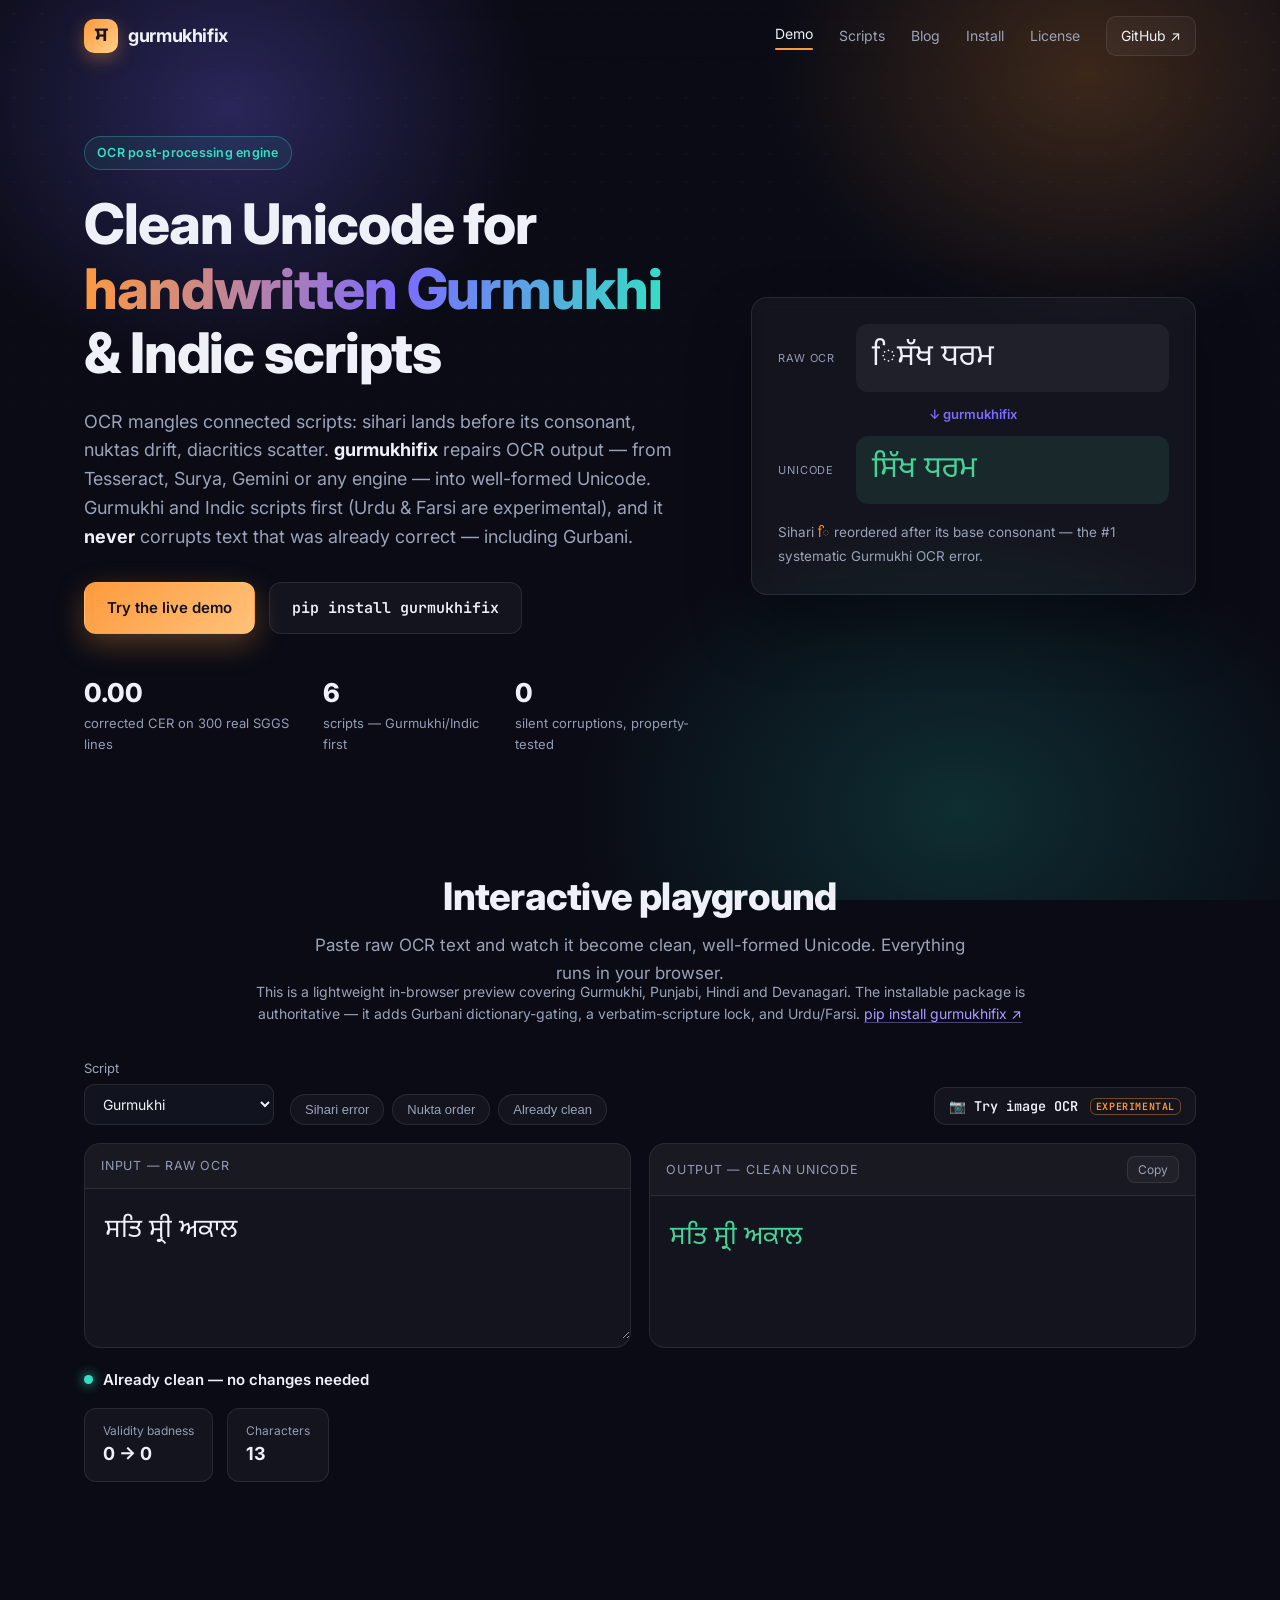
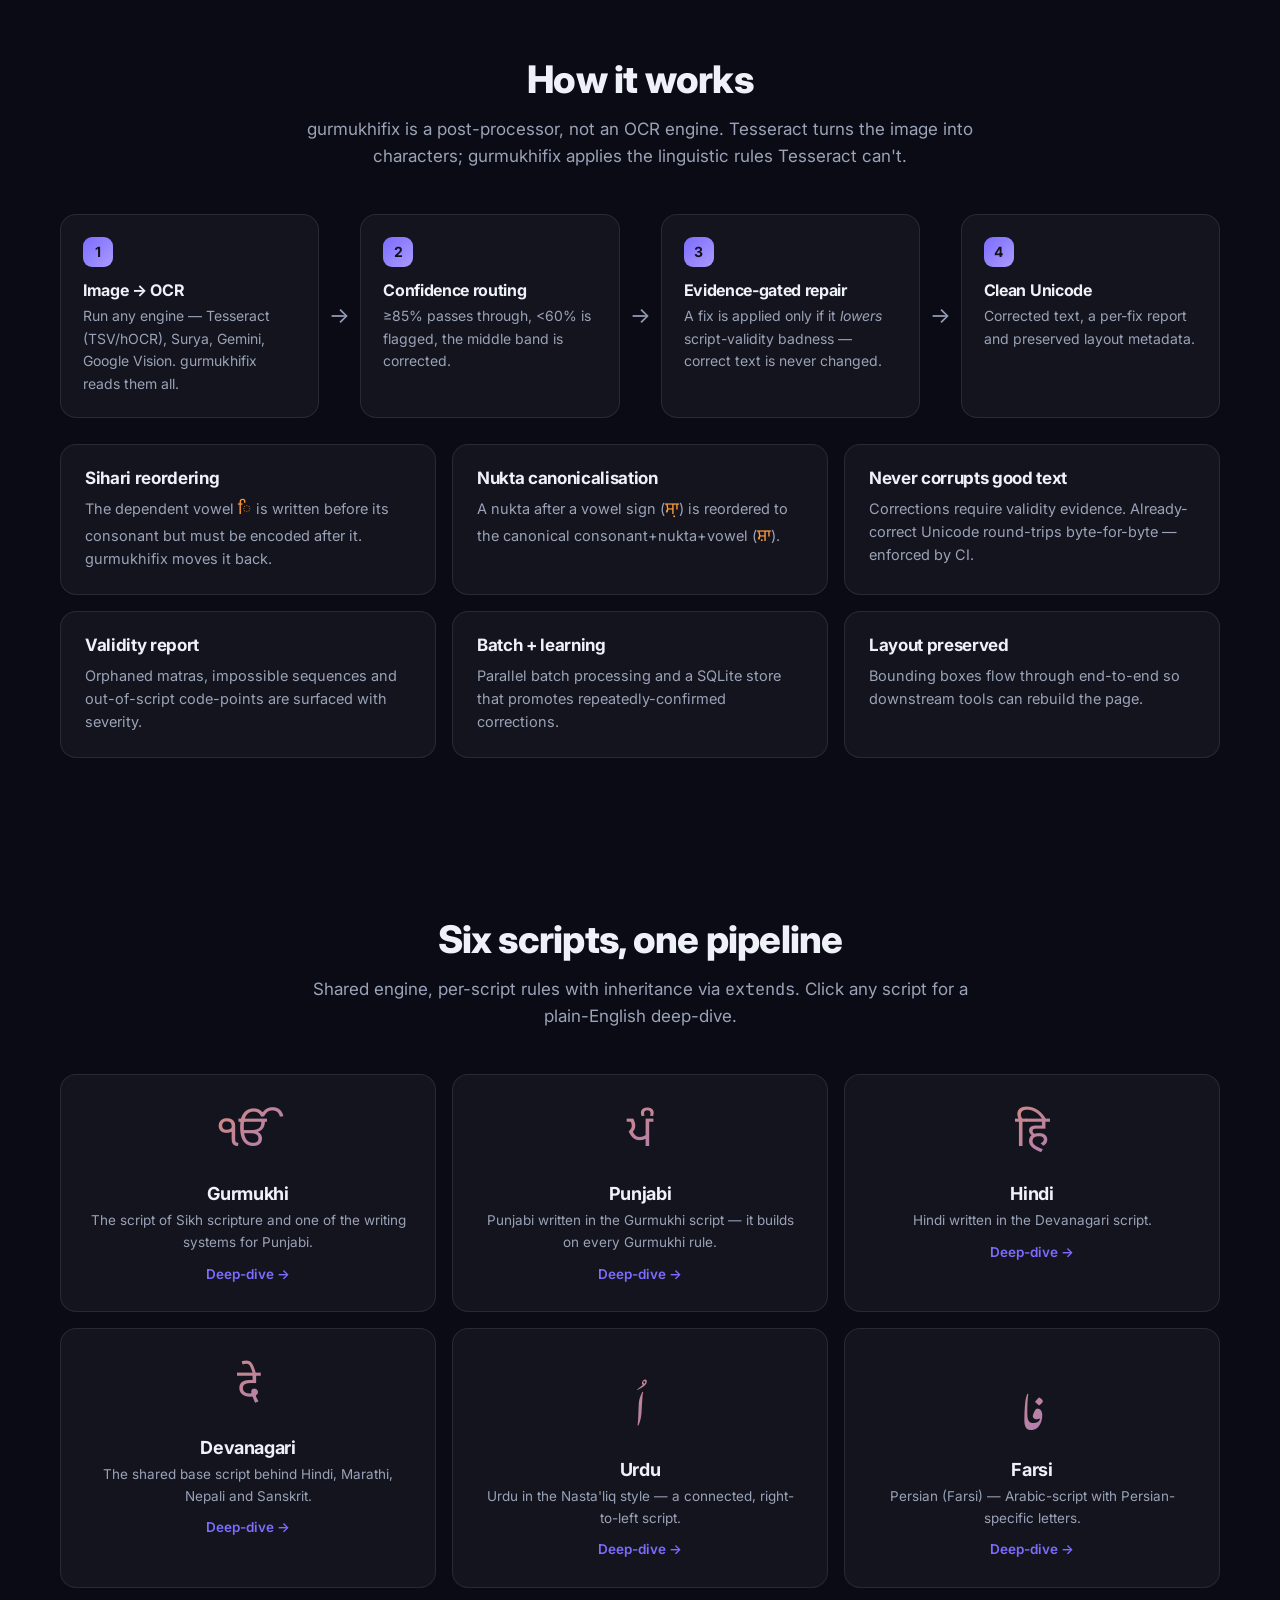
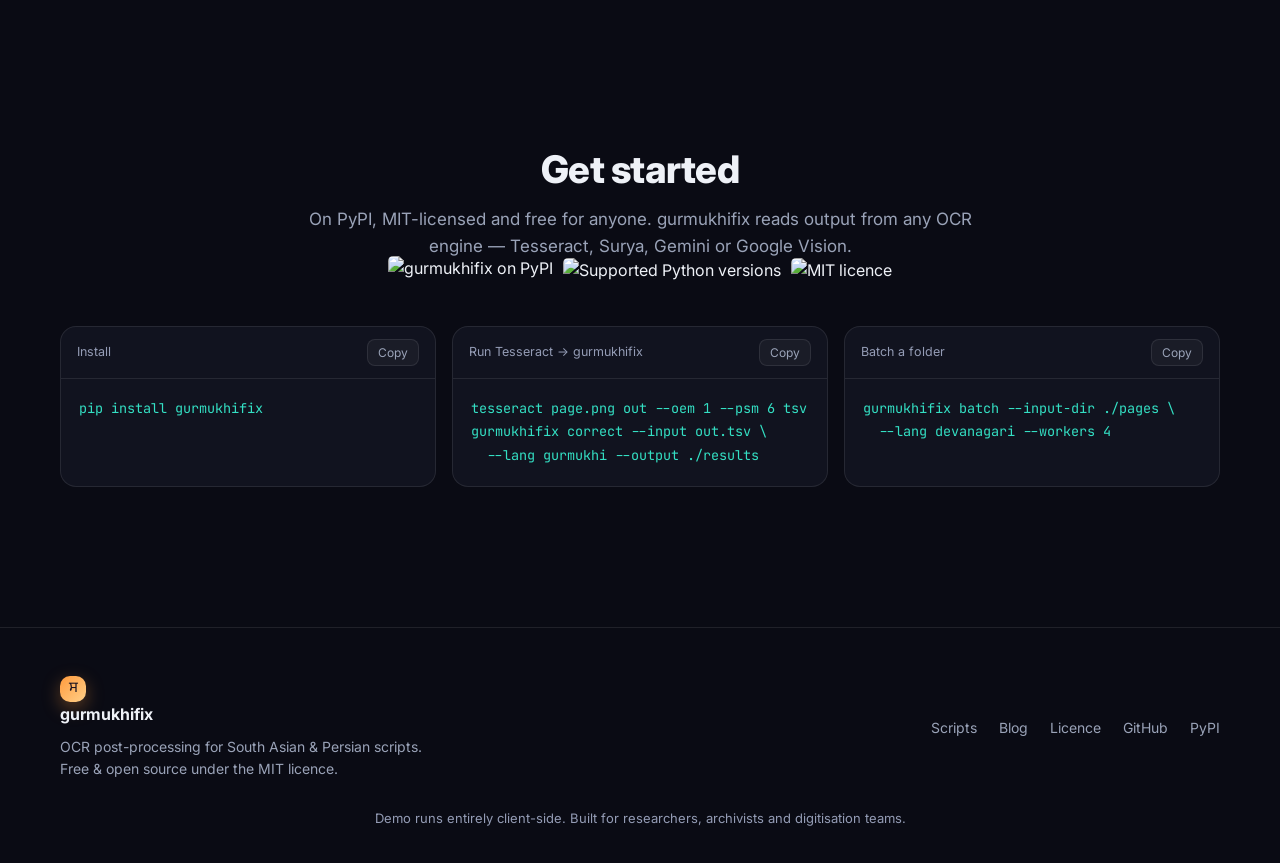
==== commit ad654305: "Custom domain: serve the site at gurmukhifix.dosanjhlabs.com Adds docs/CNAME, points BASE_URL (canon" ====
--- a/docs/index.html
+++ b/docs/index.html
@@ -5,16 +5,16 @@
   <meta name="viewport" content="width=device-width, initial-scale=1.0" />
   <title>gurmukhifix — OCR post-processing for South Asian &amp; Persian scripts</title>
   <meta name="description" content="gurmukhifix corrects Tesseract OCR for handwritten Gurmukhi, Punjabi, Hindi, Devanagari, Urdu and Farsi — fixing sihari placement, nukta order and diacritics into clean Unicode. Free &amp; open source." />
-  <link rel="canonical" href="https://jsdosanj.github.io/gurmukhifix/" />
+  <link rel="canonical" href="https://gurmukhifix.dosanjhlabs.com/" />
   <meta property="og:title" content="gurmukhifix — OCR post-processing for South Asian &amp; Persian scripts" />
   <meta property="og:description" content="gurmukhifix corrects Tesseract OCR for handwritten Gurmukhi, Punjabi, Hindi, Devanagari, Urdu and Farsi — fixing sihari placement, nukta order and diacritics into clean Unicode. Free &amp; open source." />
   <meta property="og:type" content="website" />
-  <meta property="og:url" content="https://jsdosanj.github.io/gurmukhifix/" />
-  <meta property="og:image" content="https://jsdosanj.github.io/gurmukhifix/assets/og.png" />
+  <meta property="og:url" content="https://gurmukhifix.dosanjhlabs.com/" />
+  <meta property="og:image" content="https://gurmukhifix.dosanjhlabs.com/assets/og.png" />
   <meta name="twitter:card" content="summary_large_image" />
   <meta name="twitter:title" content="gurmukhifix — OCR post-processing for South Asian &amp; Persian scripts" />
   <meta name="twitter:description" content="gurmukhifix corrects Tesseract OCR for handwritten Gurmukhi, Punjabi, Hindi, Devanagari, Urdu and Farsi — fixing sihari placement, nukta order and diacritics into clean Unicode. Free &amp; open source." />
-  <meta name="twitter:image" content="https://jsdosanj.github.io/gurmukhifix/assets/og.png" />
+  <meta name="twitter:image" content="https://gurmukhifix.dosanjhlabs.com/assets/og.png" />
   <link rel="icon" href="assets/favicon.svg" type="image/svg+xml" />
   <link rel="apple-touch-icon" href="assets/apple-touch-icon.png" />
   <meta name="theme-color" content="#0a0b14" />
@@ -22,7 +22,7 @@
   <link rel="preconnect" href="https://fonts.gstatic.com" crossorigin />
   <link href="https://fonts.googleapis.com/css2?family=Inter:wght@400;500;600;700;800&family=Noto+Sans+Gurmukhi:wght@400;500;700&family=Noto+Serif+Gurmukhi:wght@600;700&family=Noto+Sans+Devanagari:wght@400;600&family=Noto+Naskh+Arabic:wght@400;600&family=Noto+Nastaliq+Urdu:wght@400;600&family=JetBrains+Mono:wght@400;500&display=swap" rel="stylesheet" />
   <link rel="stylesheet" href="assets/styles.css" />
-  <script type="application/ld+json">{"@context":"https://schema.org","@type":"SoftwareApplication","name":"gurmukhifix","applicationCategory":"DeveloperApplication","operatingSystem":"Cross-platform (Python 3.10+)","description":"gurmukhifix corrects Tesseract OCR for handwritten Gurmukhi, Punjabi, Hindi, Devanagari, Urdu and Farsi — fixing sihari placement, nukta order and diacritics into clean Unicode. Free & open source.","url":"https://jsdosanj.github.io/gurmukhifix/","codeRepository":"https://github.com/jsdosanj/gurmukhifix","downloadUrl":"https://pypi.org/project/gurmukhifix/","license":"https://spdx.org/licenses/MIT.html","offers":{"@type":"Offer","price":"0","priceCurrency":"USD"},"author":{"@type":"Person","name":"Jasvant Singh Dosanjh"}}</script>
+  <script type="application/ld+json">{"@context":"https://schema.org","@type":"SoftwareApplication","name":"gurmukhifix","applicationCategory":"DeveloperApplication","operatingSystem":"Cross-platform (Python 3.10+)","description":"gurmukhifix corrects Tesseract OCR for handwritten Gurmukhi, Punjabi, Hindi, Devanagari, Urdu and Farsi — fixing sihari placement, nukta order and diacritics into clean Unicode. Free & open source.","url":"https://gurmukhifix.dosanjhlabs.com/","codeRepository":"https://github.com/jsdosanj/gurmukhifix","downloadUrl":"https://pypi.org/project/gurmukhifix/","license":"https://spdx.org/licenses/MIT.html","offers":{"@type":"Offer","price":"0","priceCurrency":"USD"},"author":{"@type":"Person","name":"Jasvant Singh Dosanjh"}}</script>
 </head>
 <body>
   <div class="bg-aurora" aria-hidden="true"></div>
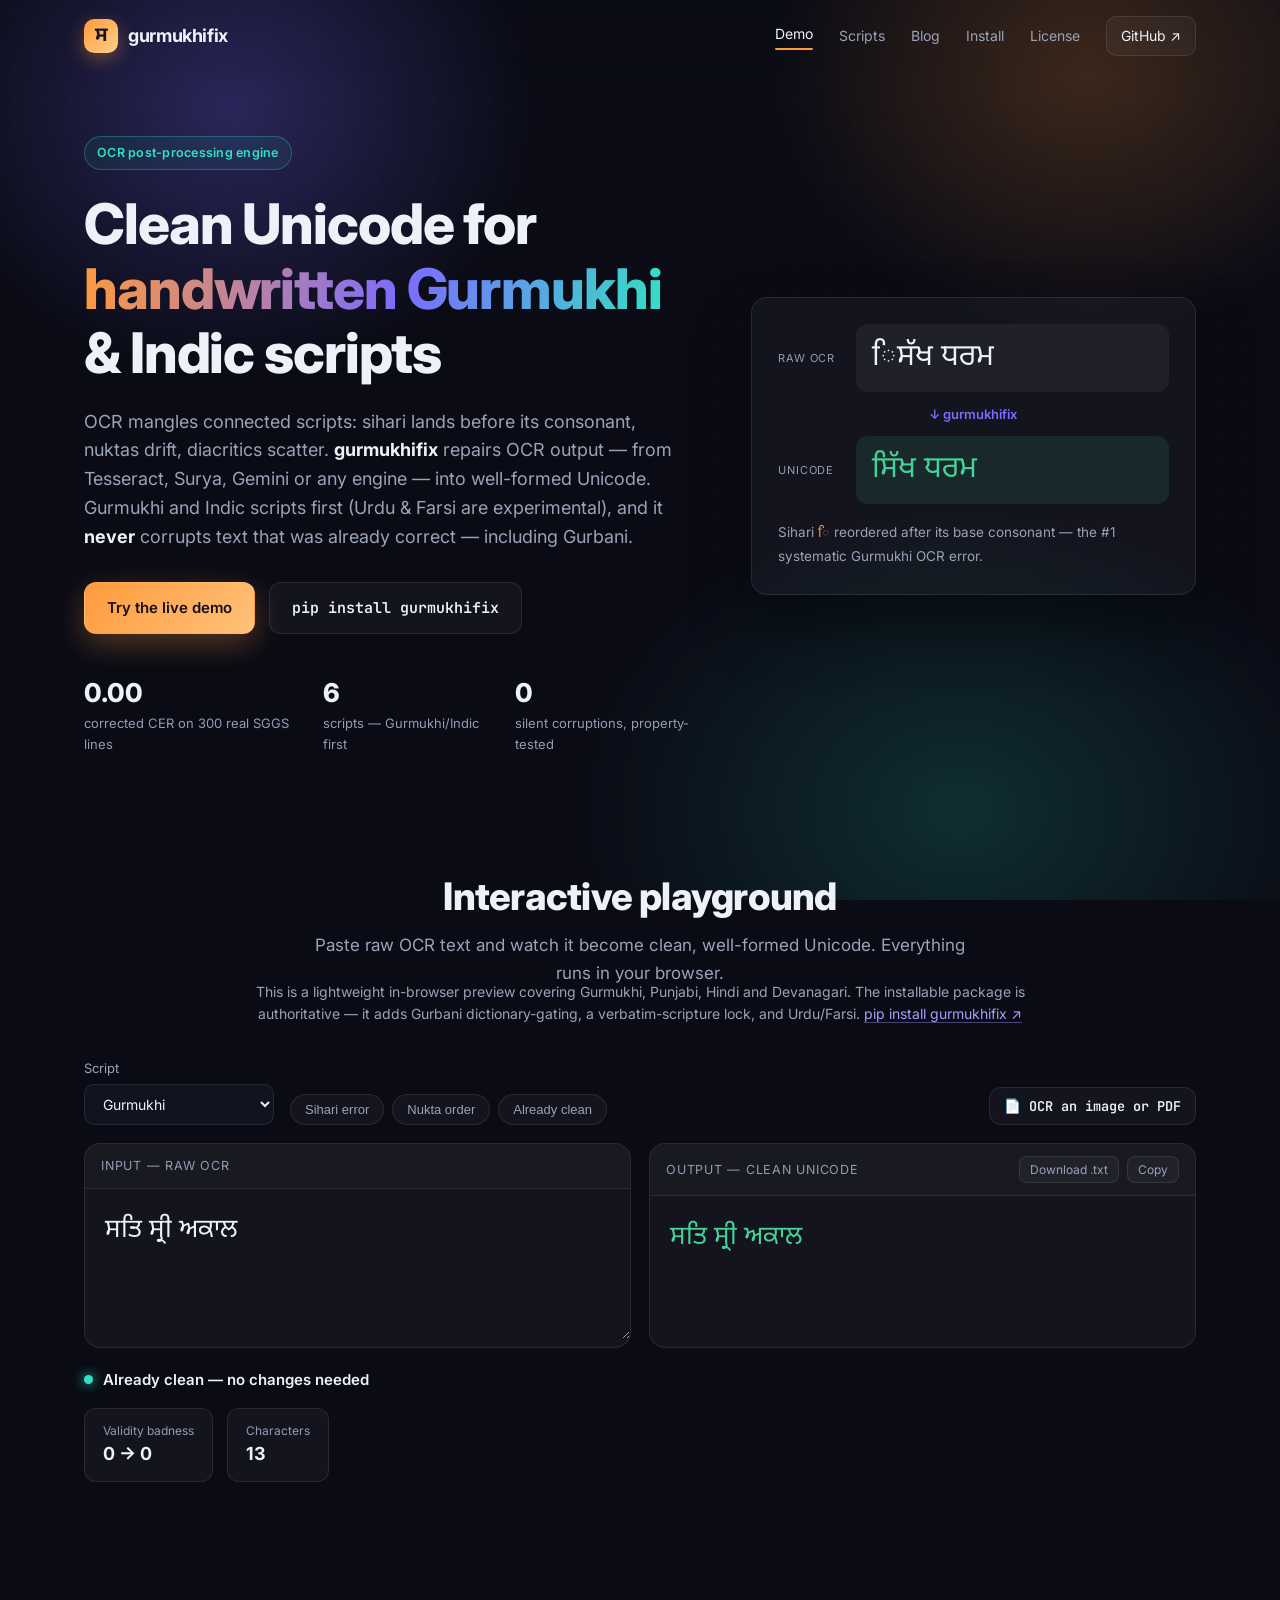
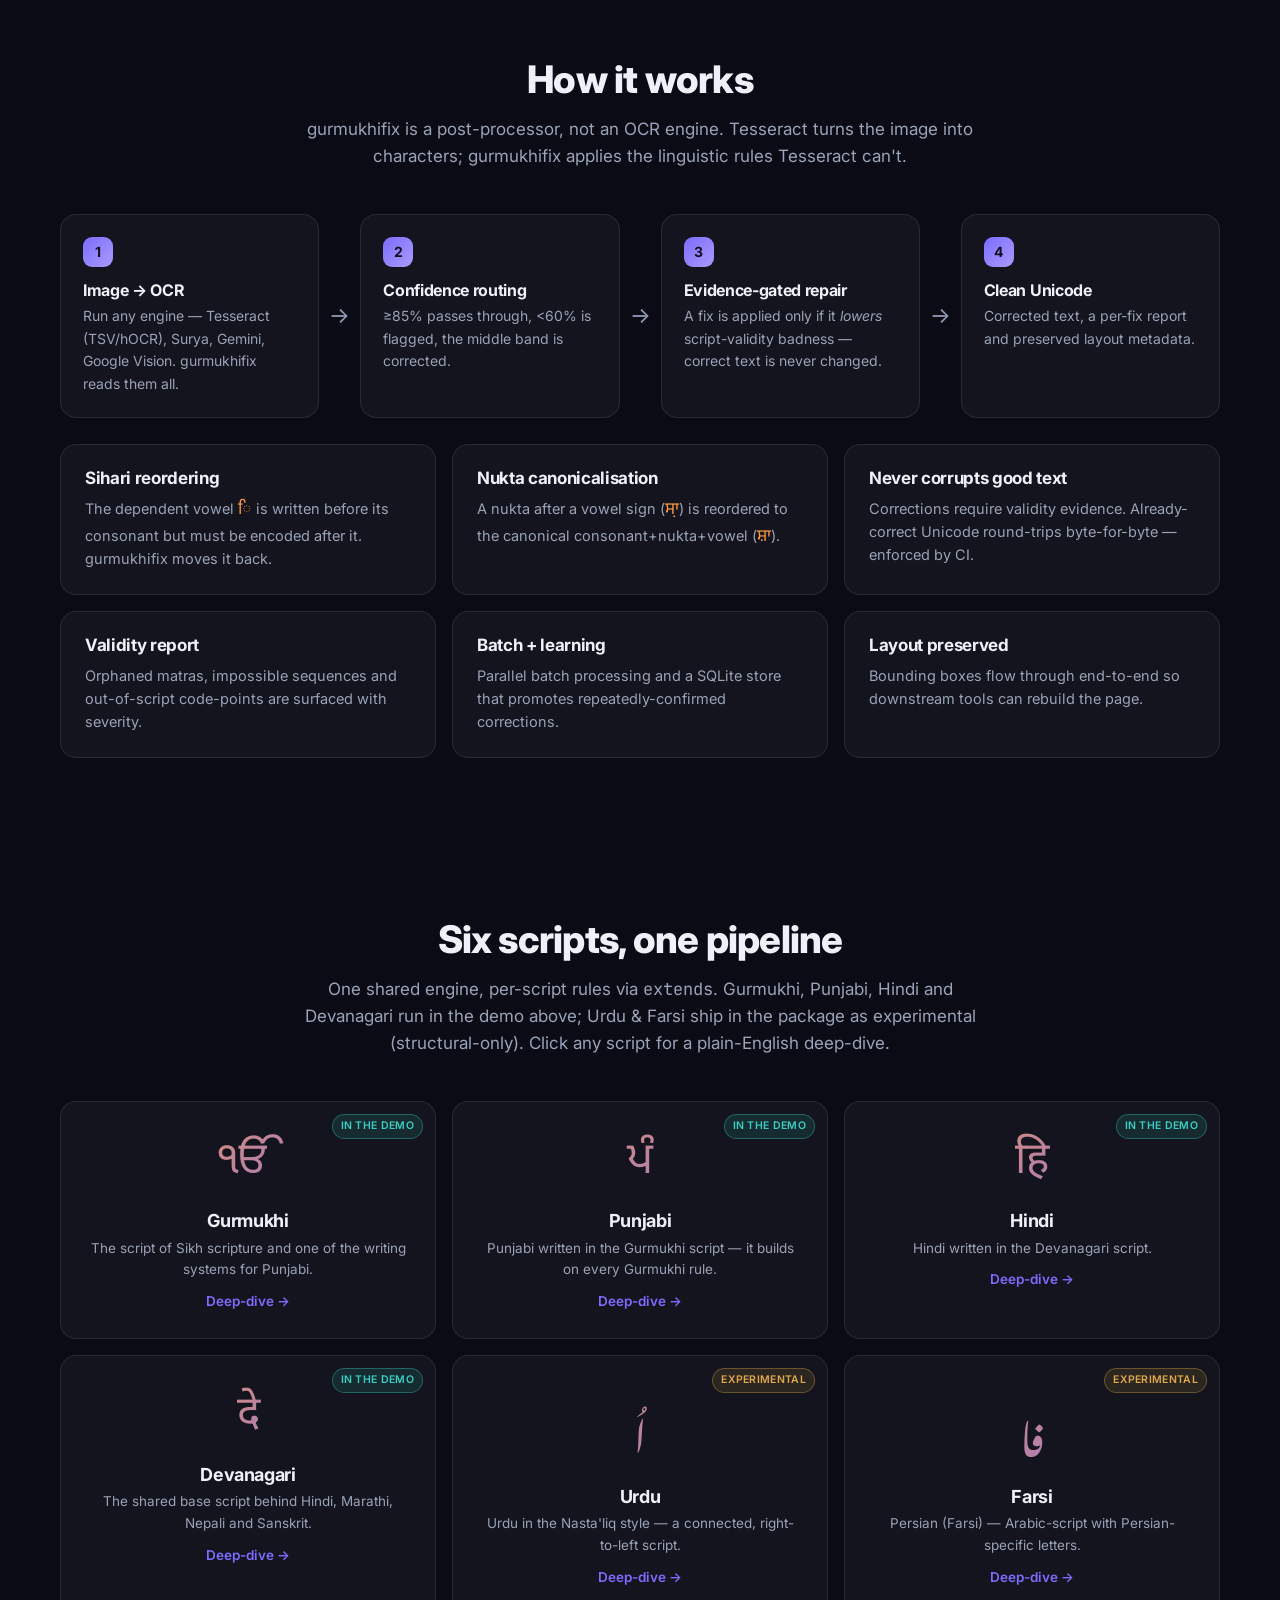
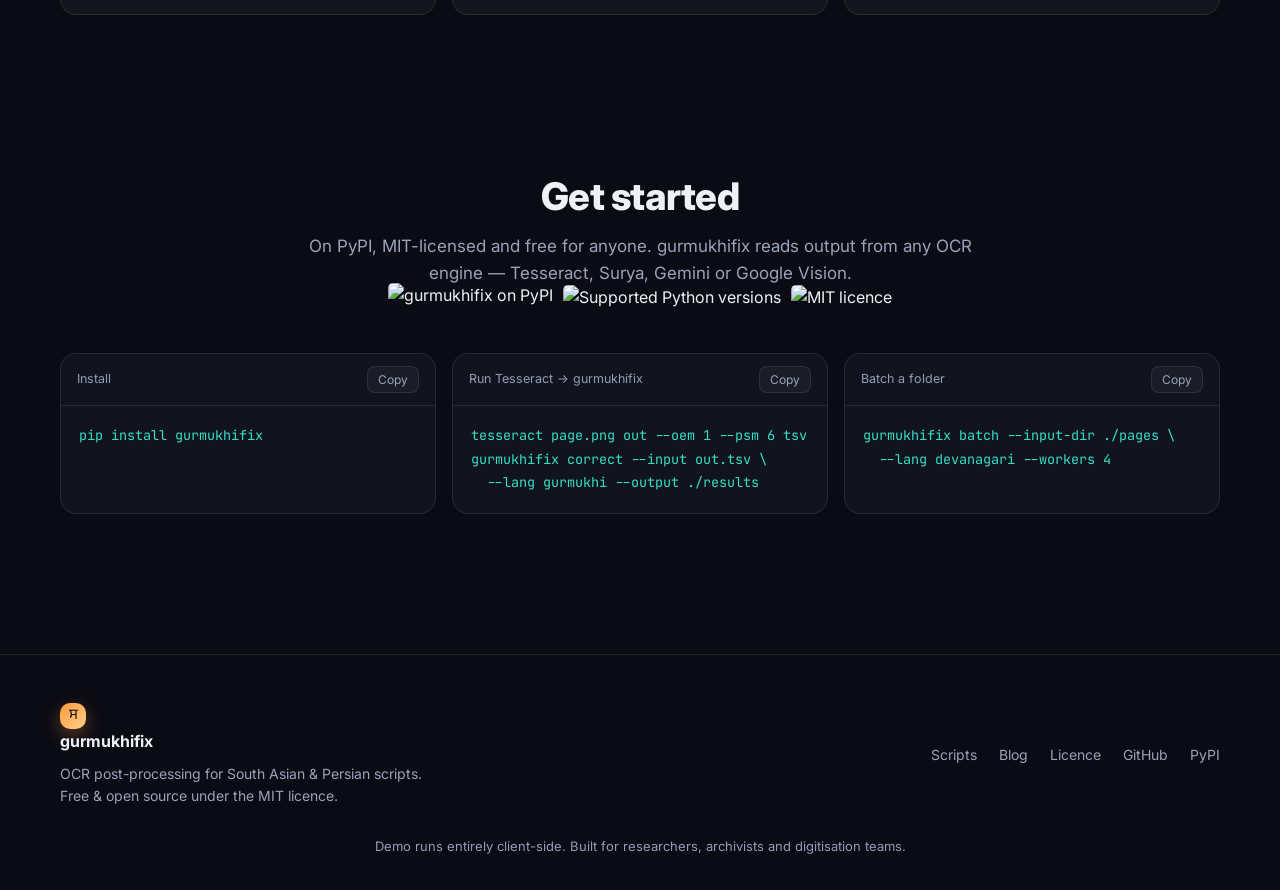
==== commit fe416c4b: "Demo: PDF + image OCR, multi-page, download; honest '6 scripts' section - The playground now accepts" ====
--- a/docs/index.html
+++ b/docs/index.html
@@ -70,15 +70,15 @@
     <div class="demo-toolbar">
       <label class="field"><span>Script</span><select id="script-select"></select></label>
       <div class="examples" id="examples"></div>
-      <button class="btn btn-ghost small" id="ocr-toggle" type="button">📷 Try image OCR <span class="exp">experimental</span></button>
+      <button class="btn btn-ghost small" id="ocr-toggle" type="button">📄 OCR an image or PDF</button>
     </div>
     <div class="ocr-panel" id="ocr-panel" hidden>
-      <p>Upload a photo or scan of a single line/word. In-browser OCR uses <a href="https://tesseract.projectnaptha.com/" target="_blank" rel="noopener">Tesseract.js</a>, then gurmukhifix cleans the result. <strong>Handwriting accuracy is limited</strong> — this demos the pipeline, not production OCR.</p>
-      <div class="ocr-row"><input type="file" id="ocr-file" accept="image/*" /><button class="btn btn-primary small" id="ocr-run" type="button" disabled>Run OCR → gurmukhifix</button><span class="ocr-status" id="ocr-status"></span></div>
+      <p>Drop in an <strong>image or a PDF</strong>. Digital PDFs are read straight from their text layer; scans and photos are OCR'd in your browser with <a href="https://tesseract.projectnaptha.com/" target="_blank" rel="noopener">Tesseract.js</a> (multi-page, up to 15), then cleaned by gurmukhifix. <strong>Everything runs locally — nothing is uploaded.</strong> Handwriting accuracy is limited; this demos the pipeline, not production OCR.</p>
+      <div class="ocr-row"><input type="file" id="ocr-file" accept="image/*,application/pdf,.pdf" /><button class="btn btn-primary small" id="ocr-run" type="button" disabled>Extract → gurmukhifix</button><span class="ocr-status" id="ocr-status"></span></div>
     </div>
     <div class="demo-grid">
       <div class="pane"><div class="pane-head"><span>Input — raw OCR</span></div><textarea id="input" class="script-text" spellcheck="false" aria-label="Raw OCR input" placeholder="Paste OCR output here…"></textarea></div>
-      <div class="pane"><div class="pane-head"><span>Output — clean Unicode</span><button class="copy-btn" id="copy-btn" type="button">Copy</button></div><div id="output" class="script-text output" aria-live="polite"></div></div>
+      <div class="pane"><div class="pane-head"><span>Output — clean Unicode</span><span class="pane-actions"><button class="copy-btn" id="download-btn" type="button">Download .txt</button><button class="copy-btn" id="copy-btn" type="button">Copy</button></span></div><div id="output" class="script-text output" aria-live="polite"></div></div>
     </div>
     <div class="report" id="report"></div>
   </section>
@@ -105,14 +105,14 @@
   </section>
 
   <section class="scripts" id="scripts">
-    <div class="section-head"><h2>Six scripts, one pipeline</h2><p>Shared engine, per-script rules with inheritance via <code>extends</code>. Click any script for a plain-English deep-dive.</p></div>
+    <div class="section-head"><h2>Six scripts, one pipeline</h2><p>One shared engine, per-script rules via <code>extends</code>. Gurmukhi, Punjabi, Hindi and Devanagari run in the demo above; Urdu &amp; Farsi ship in the package as experimental (structural-only). Click any script for a plain-English deep-dive.</p></div>
     <div class="script-cards">
-        <a class="script-card" href="scripts/gurmukhi.html"><span class="glyph gur">ੴ</span><h3>Gurmukhi</h3><p>The script of Sikh scripture and one of the writing systems for Punjabi.</p><span class="more">Deep-dive →</span></a>
-        <a class="script-card" href="scripts/punjabi.html"><span class="glyph gur">ਪੰ</span><h3>Punjabi</h3><p>Punjabi written in the Gurmukhi script — it builds on every Gurmukhi rule.</p><span class="more">Deep-dive →</span></a>
-        <a class="script-card" href="scripts/hindi.html"><span class="glyph dev">हि</span><h3>Hindi</h3><p>Hindi written in the Devanagari script.</p><span class="more">Deep-dive →</span></a>
-        <a class="script-card" href="scripts/devanagari.html"><span class="glyph dev">दे</span><h3>Devanagari</h3><p>The shared base script behind Hindi, Marathi, Nepali and Sanskrit.</p><span class="more">Deep-dive →</span></a>
-        <a class="script-card" href="scripts/urdu.html"><span class="glyph ara">اُ</span><h3>Urdu</h3><p>Urdu in the Nasta'liq style — a connected, right-to-left script.</p><span class="more">Deep-dive →</span></a>
-        <a class="script-card" href="scripts/farsi.html"><span class="glyph ara">فا</span><h3>Farsi</h3><p>Persian (Farsi) — Arabic-script with Persian-specific letters.</p><span class="more">Deep-dive →</span></a>
+        <a class="script-card" href="scripts/gurmukhi.html"><span class="card-tag in-demo">In the demo</span><span class="glyph gur">ੴ</span><h3>Gurmukhi</h3><p>The script of Sikh scripture and one of the writing systems for Punjabi.</p><span class="more">Deep-dive →</span></a>
+        <a class="script-card" href="scripts/punjabi.html"><span class="card-tag in-demo">In the demo</span><span class="glyph gur">ਪੰ</span><h3>Punjabi</h3><p>Punjabi written in the Gurmukhi script — it builds on every Gurmukhi rule.</p><span class="more">Deep-dive →</span></a>
+        <a class="script-card" href="scripts/hindi.html"><span class="card-tag in-demo">In the demo</span><span class="glyph dev">हि</span><h3>Hindi</h3><p>Hindi written in the Devanagari script.</p><span class="more">Deep-dive →</span></a>
+        <a class="script-card" href="scripts/devanagari.html"><span class="card-tag in-demo">In the demo</span><span class="glyph dev">दे</span><h3>Devanagari</h3><p>The shared base script behind Hindi, Marathi, Nepali and Sanskrit.</p><span class="more">Deep-dive →</span></a>
+        <a class="script-card" href="scripts/urdu.html"><span class="card-tag exp">Experimental</span><span class="glyph ara">اُ</span><h3>Urdu</h3><p>Urdu in the Nasta'liq style — a connected, right-to-left script.</p><span class="more">Deep-dive →</span></a>
+        <a class="script-card" href="scripts/farsi.html"><span class="card-tag exp">Experimental</span><span class="glyph ara">فا</span><h3>Farsi</h3><p>Persian (Farsi) — Arabic-script with Persian-specific letters.</p><span class="more">Deep-dive →</span></a>
     </div>
   </section>
 
--- a/docs/assets/styles.css
+++ b/docs/assets/styles.css
@@ -407,6 +407,17 @@
 .install-badges { display: flex; gap: 10px; justify-content: center; flex-wrap: wrap; align-items: center; margin: -4px 0 26px; }
 .install-badges img { height: 22px; border-radius: 5px; }
 
+/* Script-card status tags + demo output actions. */
+.script-card { position: relative; }
+.card-tag {
+  position: absolute; top: 12px; right: 12px;
+  font-size: 10.5px; font-weight: 600; letter-spacing: 0.03em; text-transform: uppercase;
+  padding: 3px 8px; border-radius: 999px;
+}
+.card-tag.in-demo { color: #37d0c4; background: rgba(55, 208, 196, 0.12); border: 1px solid rgba(55, 208, 196, 0.35); }
+.card-tag.exp { color: #e0a94a; background: rgba(224, 169, 74, 0.12); border: 1px solid rgba(224, 169, 74, 0.35); }
+.pane-actions { display: inline-flex; gap: 8px; }
+
 /* Keep site navigation reachable on phones instead of hiding every link. */
 @media (max-width: 900px) {
   .nav-links { display: flex !important; flex-wrap: wrap; justify-content: flex-end; gap: 12px 16px; font-size: 13px; }
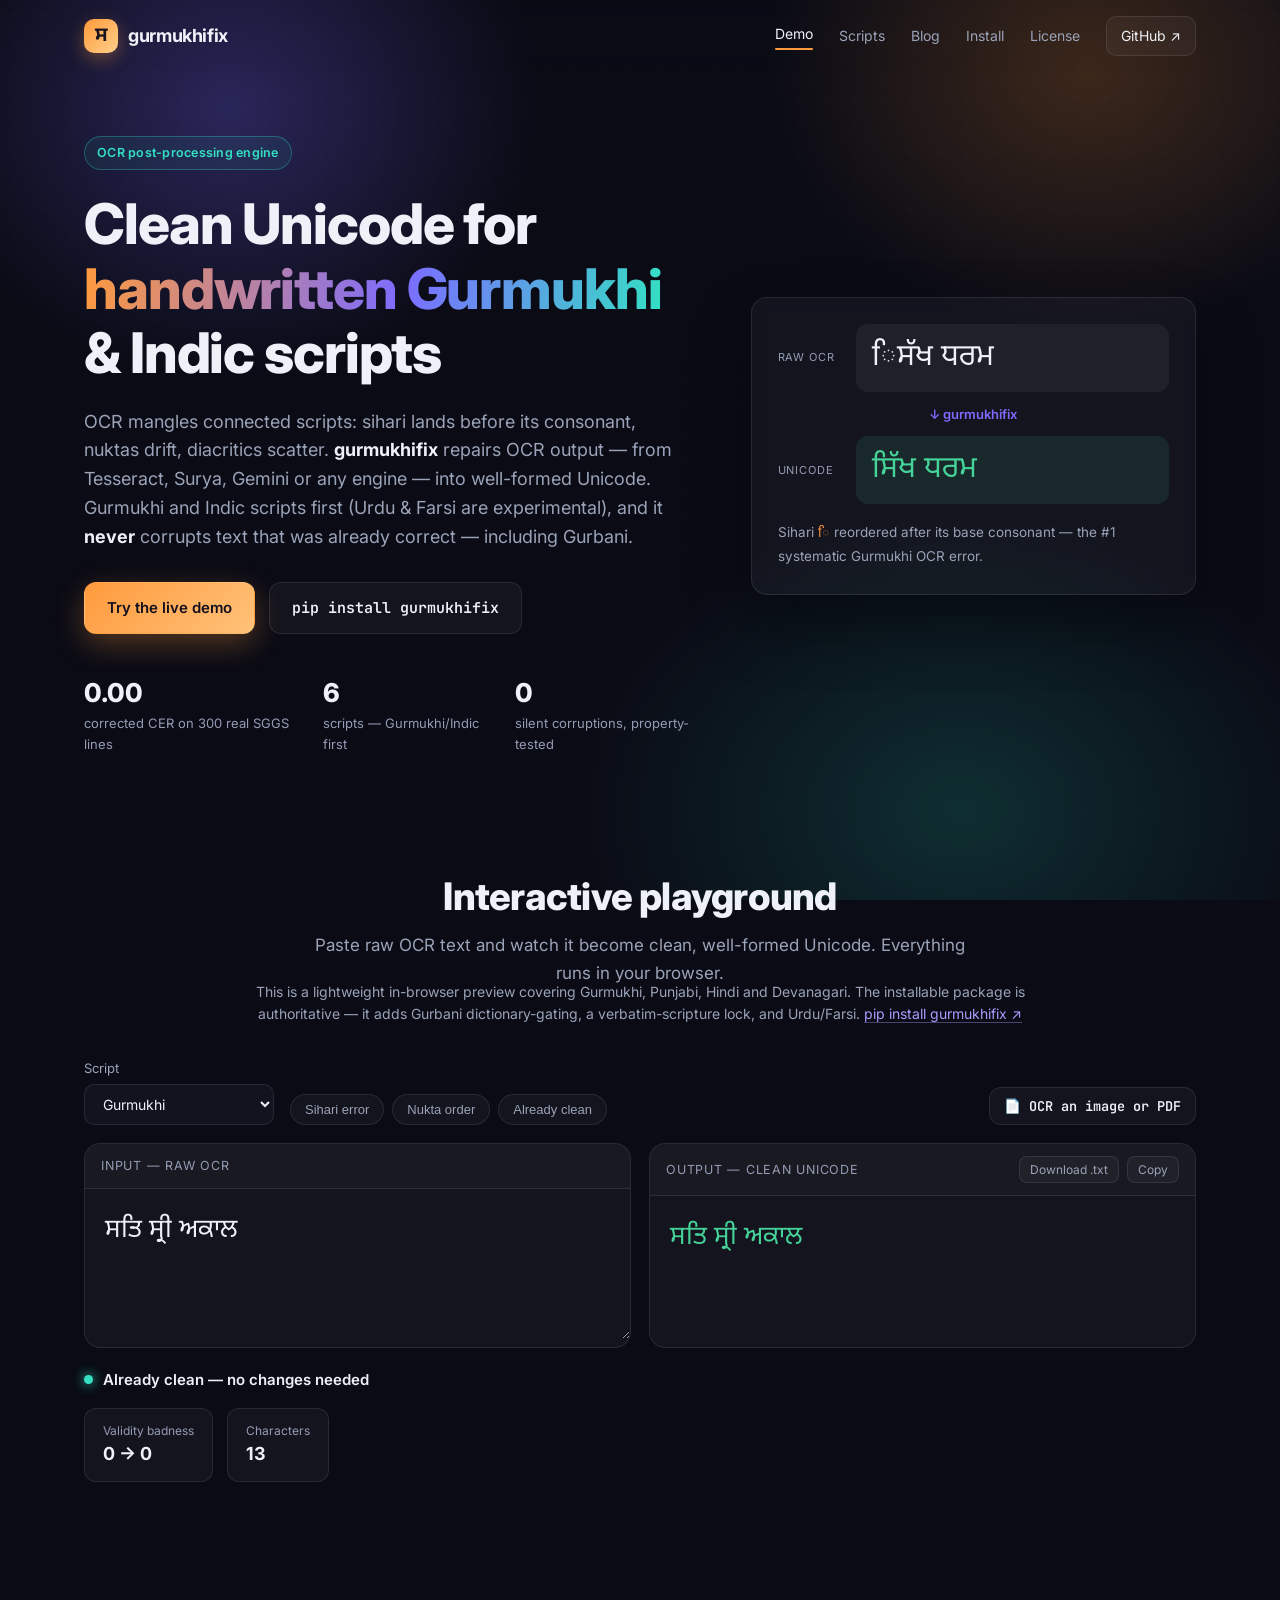
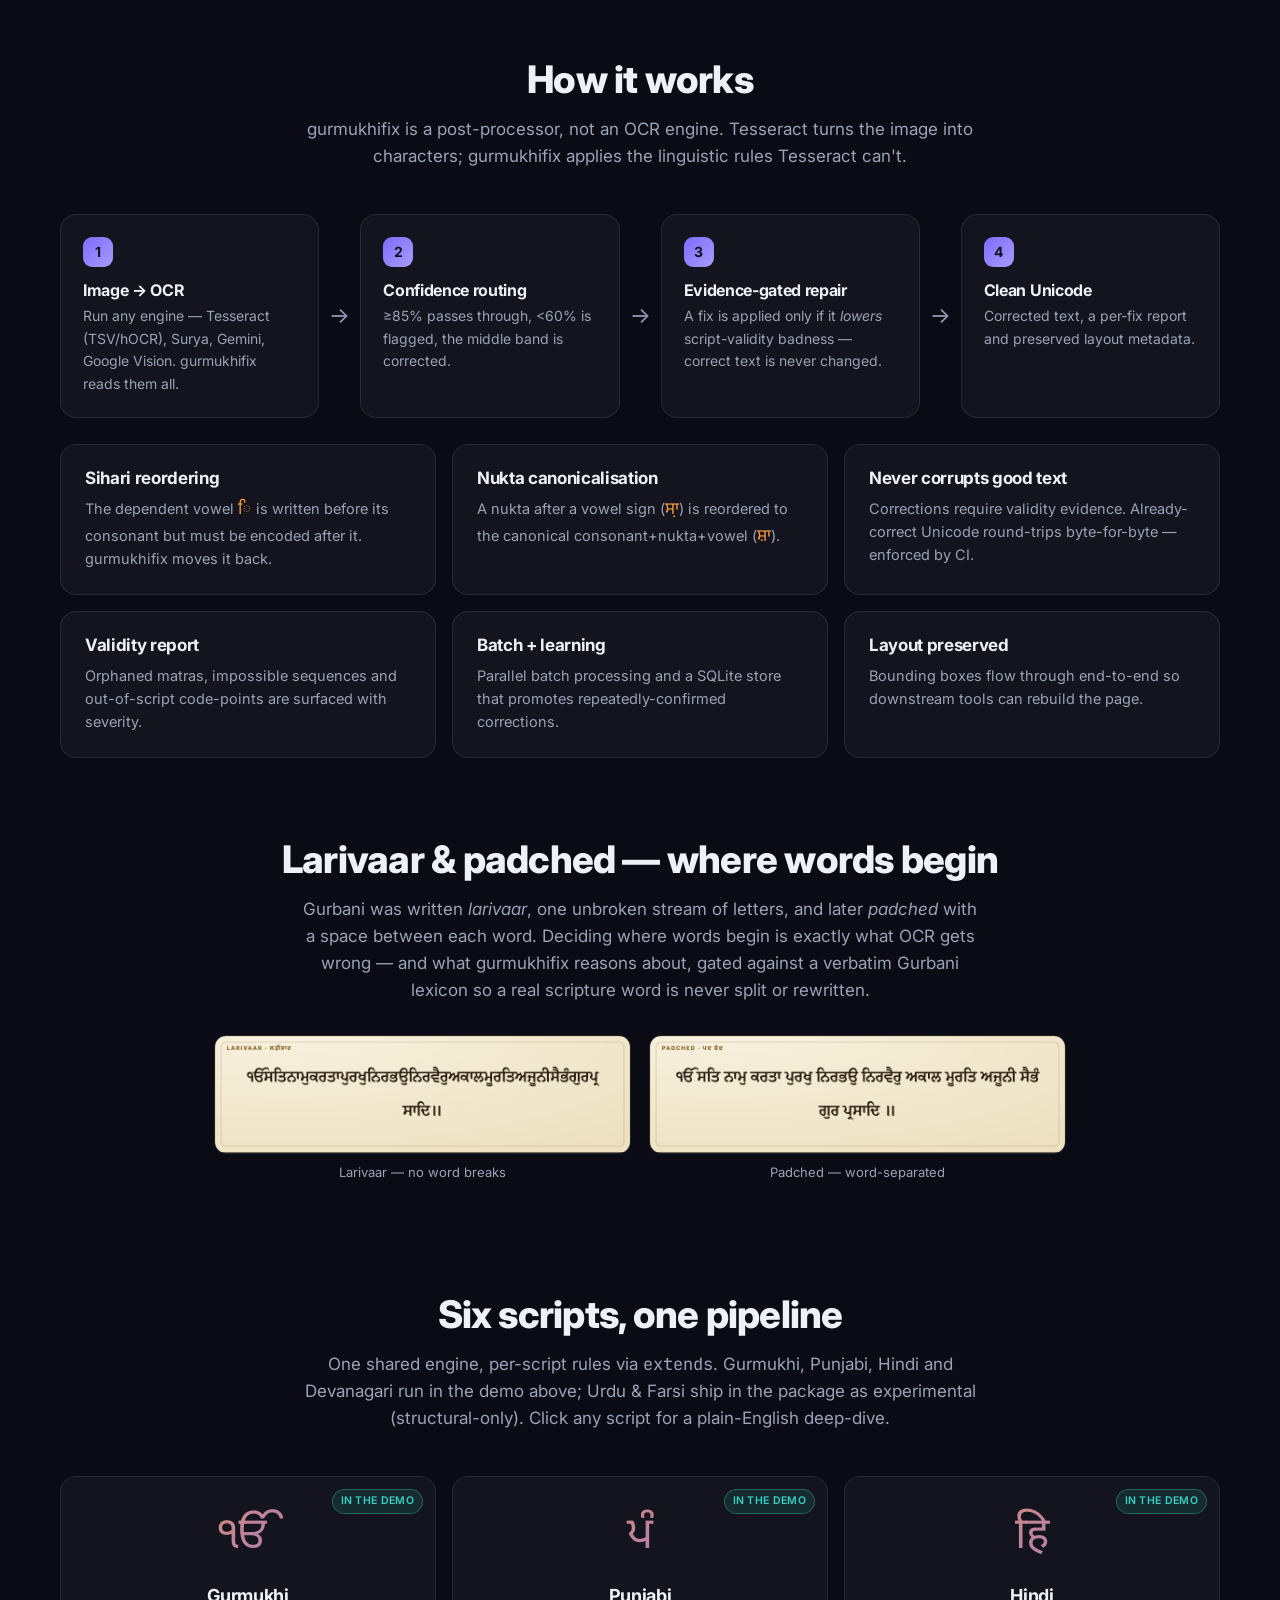
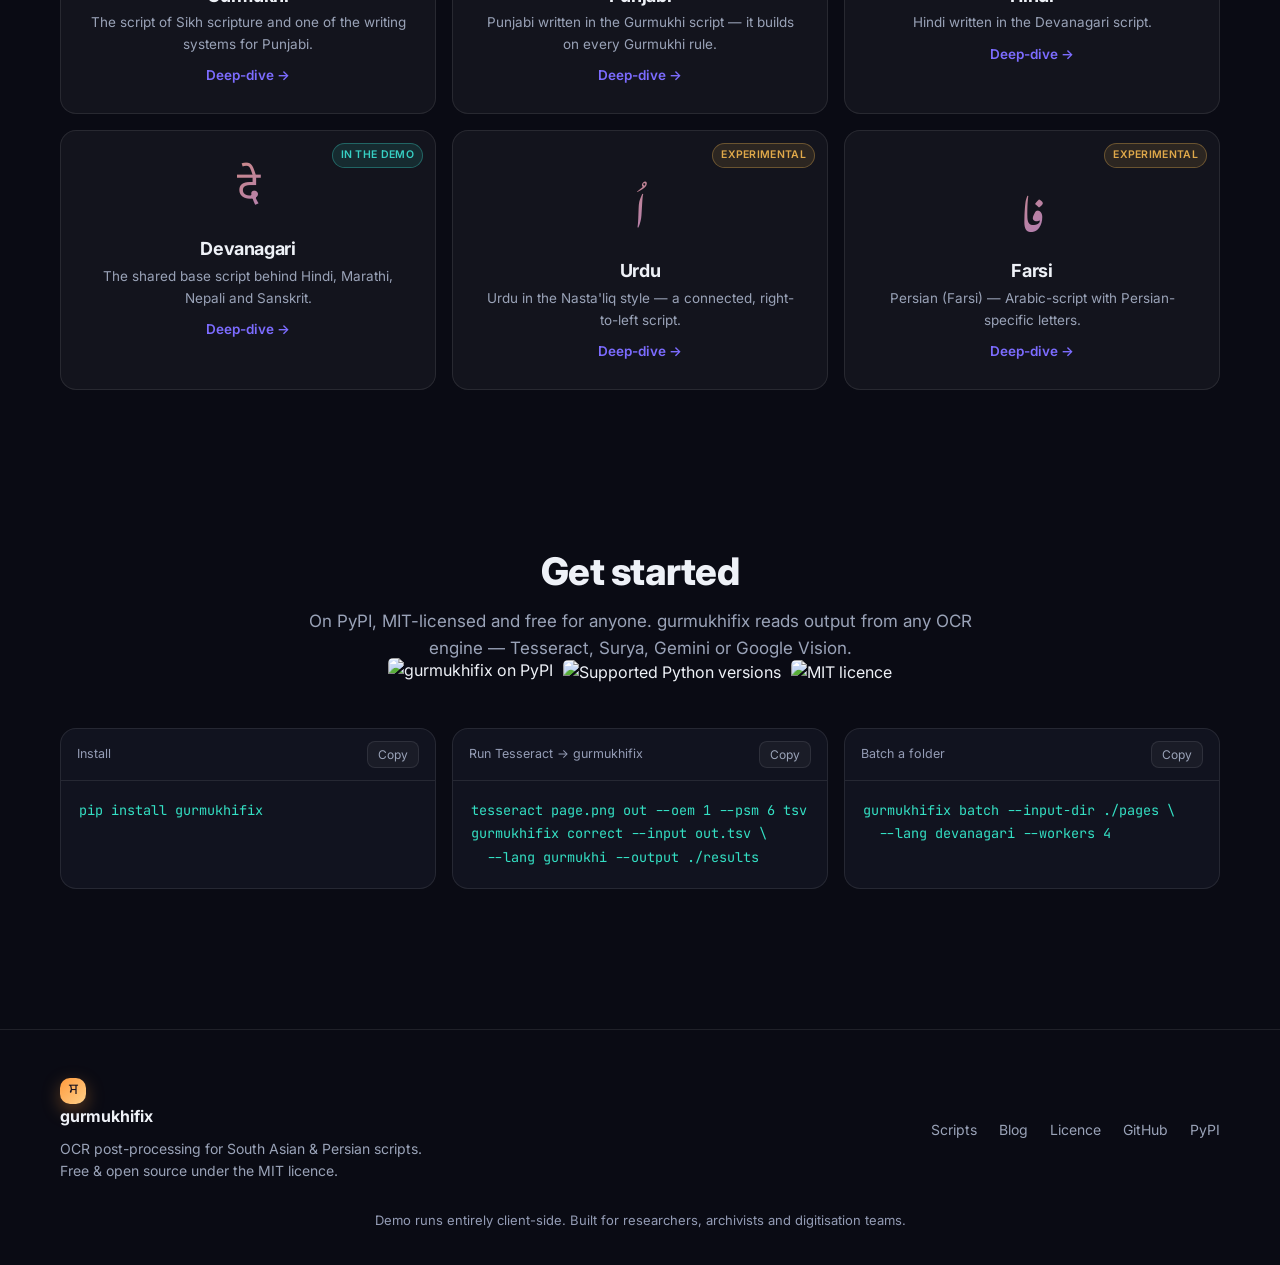
==== commit 2d8e98c8: "Site: larivaar/padched Gurbani saroops + blog refresh for v0.2.0 - Add rendered larivaar (continuous" ====
--- a/docs/index.html
+++ b/docs/index.html
@@ -104,6 +104,18 @@
     </div>
   </section>
 
+  <section class="saroop-showcase">
+    <div class="section-head"><h2>Larivaar &amp; padched — where words begin</h2><p>Gurbani was written <em>larivaar</em>, one unbroken stream of letters, and later <em>padched</em> with a space between each word. Deciding where words begin is exactly what OCR gets wrong — and what gurmukhifix reasons about, gated against a verbatim Gurbani lexicon so a real scripture word is never split or rewritten.</p></div>
+    <div class="saroop-wrap">
+      <figure class="saroop-figure">
+        <div class="saroop-grid">
+          <div><img src="assets/larivaar.png" alt="The Mool Mantar written larivaar — a continuous stream of Gurmukhi with no spaces between words" loading="lazy" /><figcaption>Larivaar — no word breaks</figcaption></div>
+          <div><img src="assets/padched.png" alt="The same Mool Mantar written padched — a space between every word" loading="lazy" /><figcaption>Padched — word-separated</figcaption></div>
+        </div>
+      </figure>
+    </div>
+  </section>
+
   <section class="scripts" id="scripts">
     <div class="section-head"><h2>Six scripts, one pipeline</h2><p>One shared engine, per-script rules via <code>extends</code>. Gurmukhi, Punjabi, Hindi and Devanagari run in the demo above; Urdu &amp; Farsi ship in the package as experimental (structural-only). Click any script for a plain-English deep-dive.</p></div>
     <div class="script-cards">
--- a/docs/assets/styles.css
+++ b/docs/assets/styles.css
@@ -418,6 +418,15 @@
 .card-tag.exp { color: #e0a94a; background: rgba(224, 169, 74, 0.12); border: 1px solid rgba(224, 169, 74, 0.35); }
 .pane-actions { display: inline-flex; gap: 8px; }
 
+/* Larivaar / padched Gurbani saroop figures (blog + homepage). */
+.saroop-wrap { max-width: 900px; margin: 0 auto; padding: 0 24px; }
+.saroop-figure { margin: 30px 0; }
+.saroop-grid { display: grid; grid-template-columns: 1fr 1fr; gap: 18px; }
+.saroop-grid img { width: 100%; height: auto; border-radius: 12px; border: 1px solid var(--panel-brd); display: block; }
+.saroop-grid figcaption { margin-top: 8px; text-align: center; font-size: 13px; color: var(--muted); }
+.saroop-cap { margin-top: 14px; text-align: center; font-size: 14px; color: var(--faint); max-width: 46em; margin-left: auto; margin-right: auto; }
+@media (max-width: 640px) { .saroop-grid { grid-template-columns: 1fr; } }
+
 /* Keep site navigation reachable on phones instead of hiding every link. */
 @media (max-width: 900px) {
   .nav-links { display: flex !important; flex-wrap: wrap; justify-content: flex-end; gap: 12px 16px; font-size: 13px; }
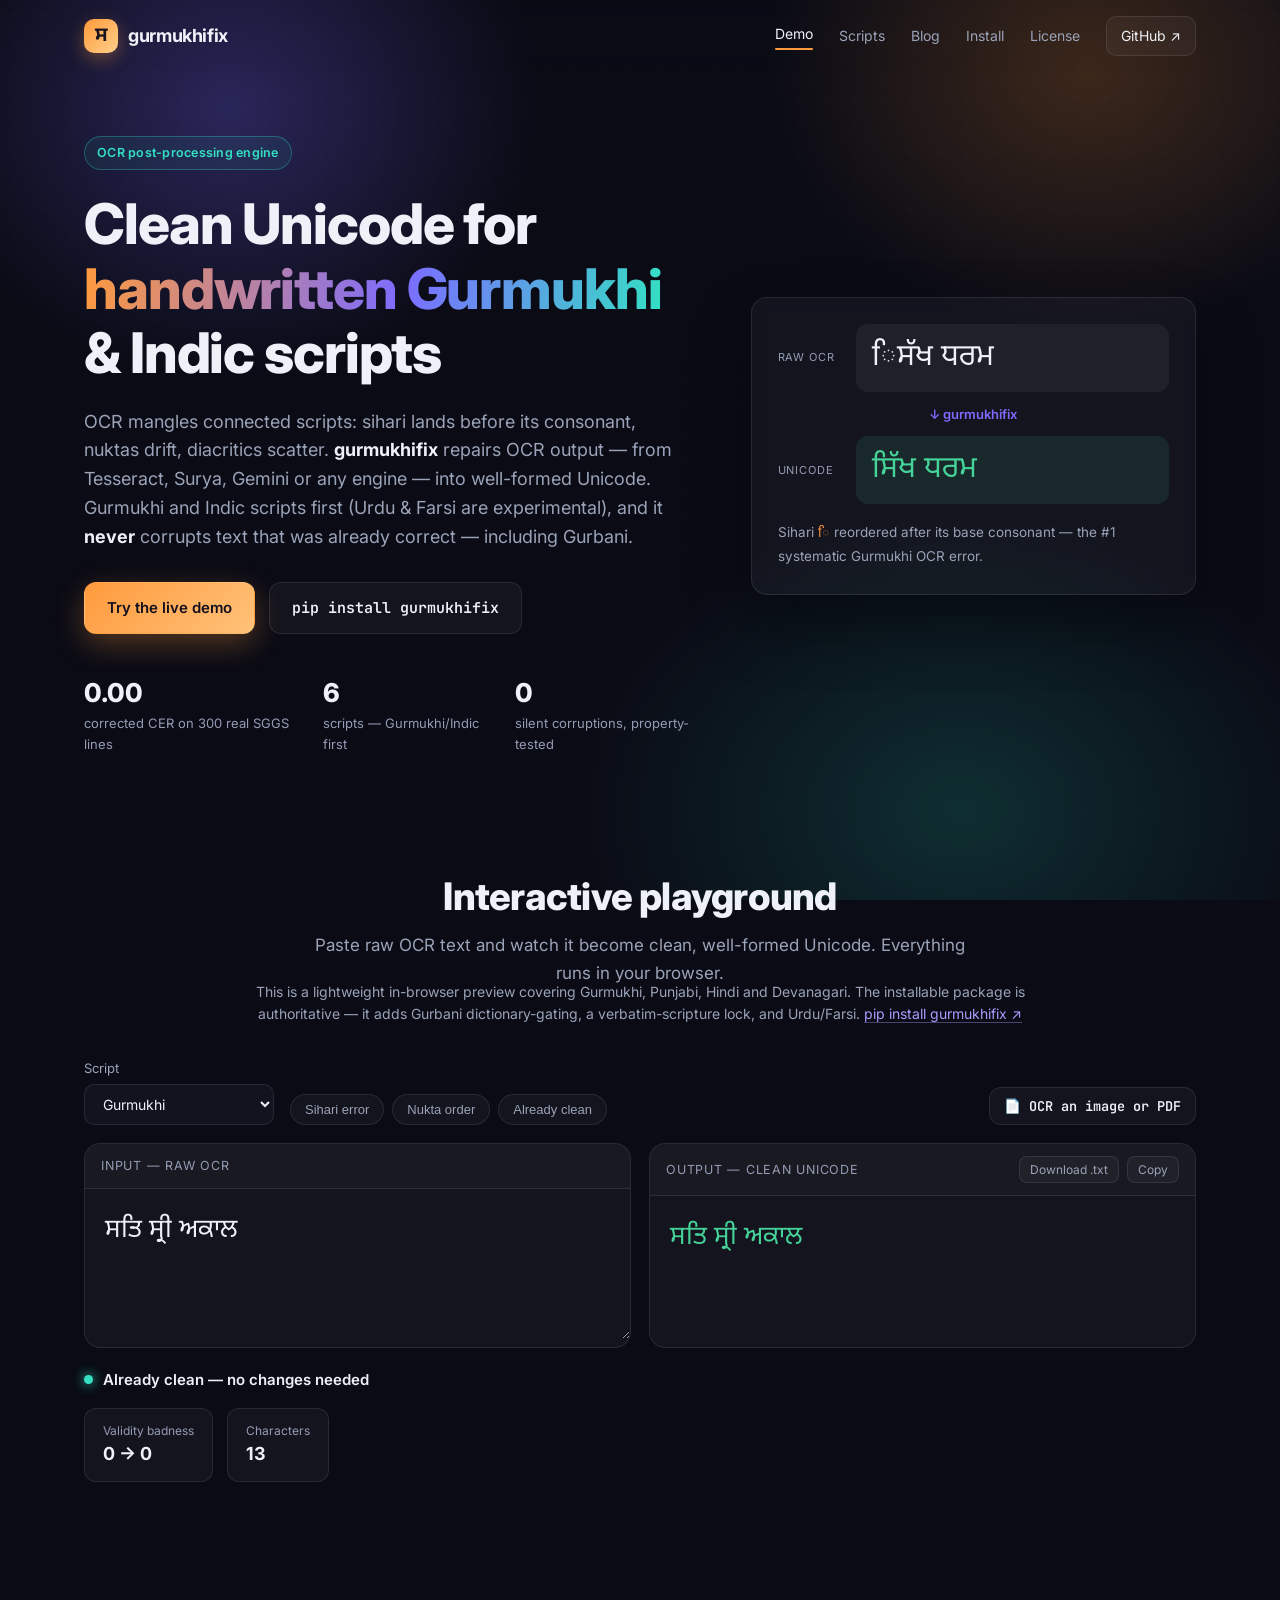
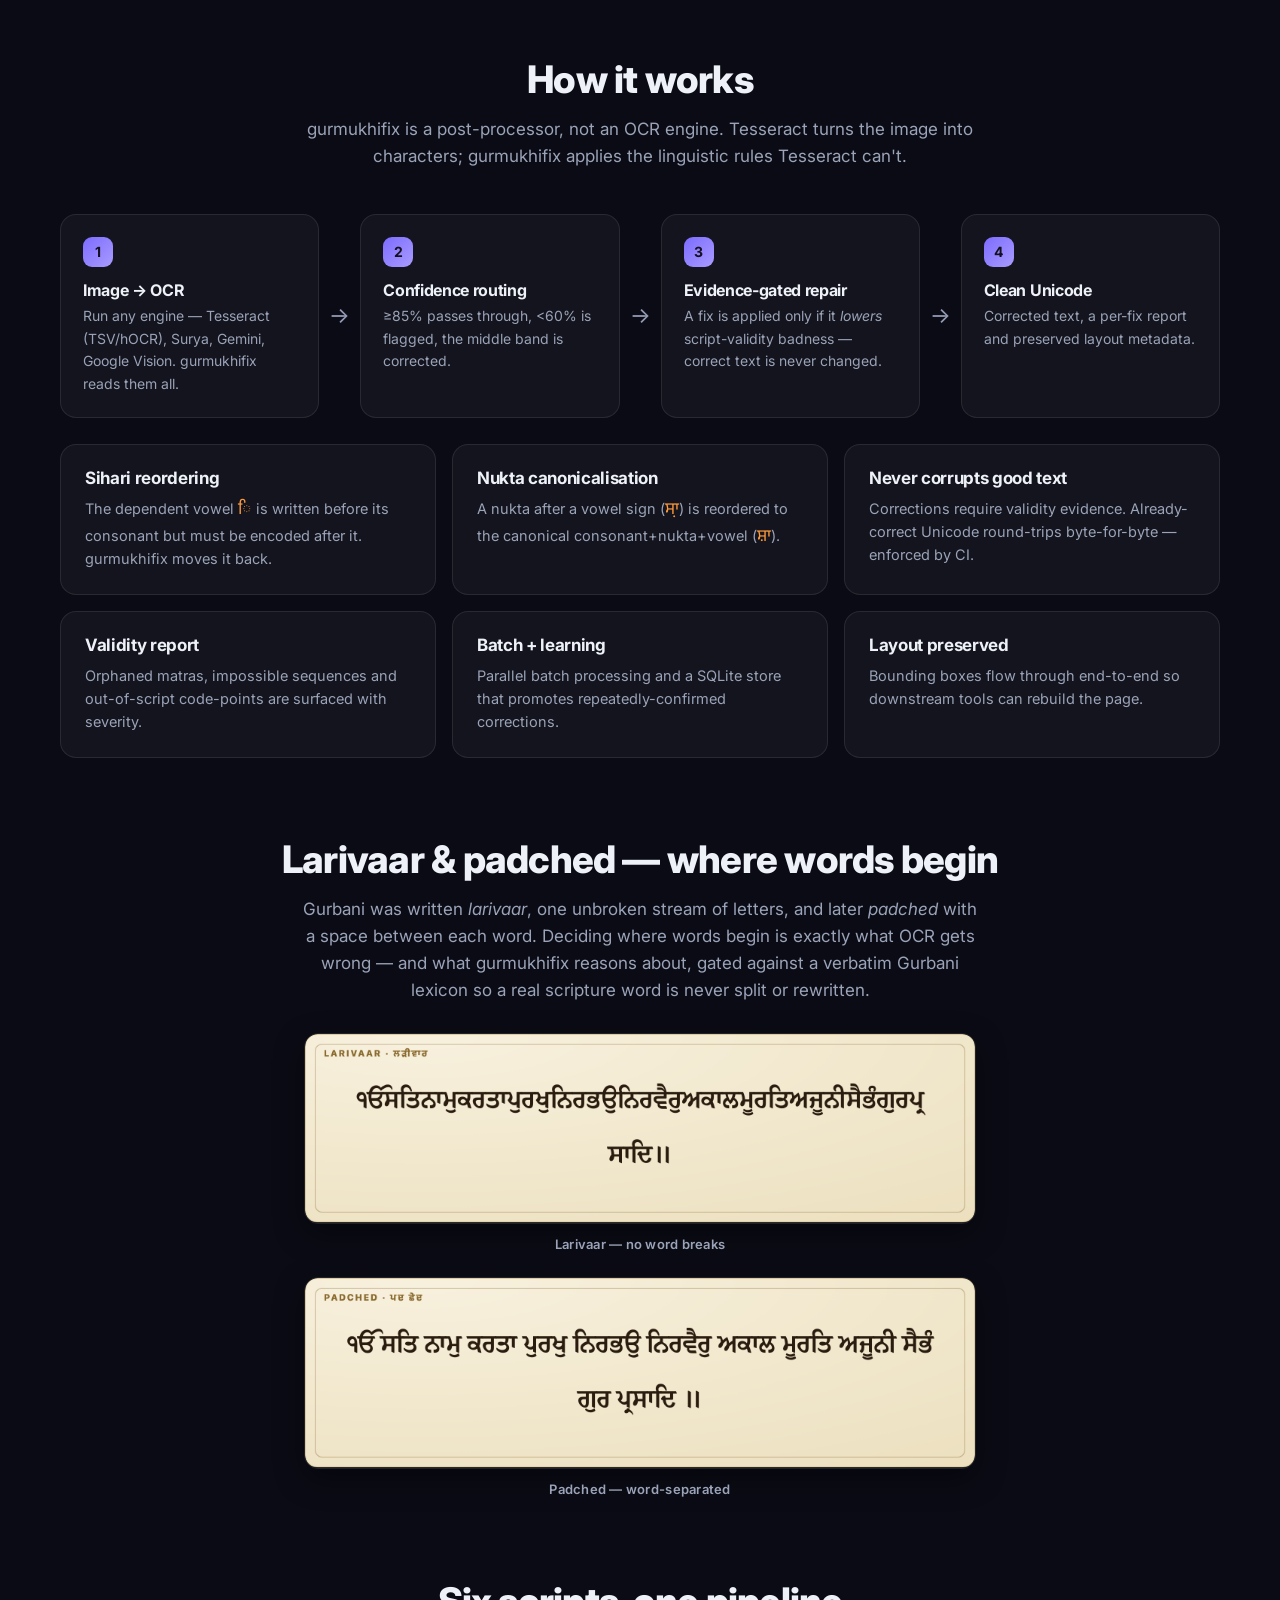
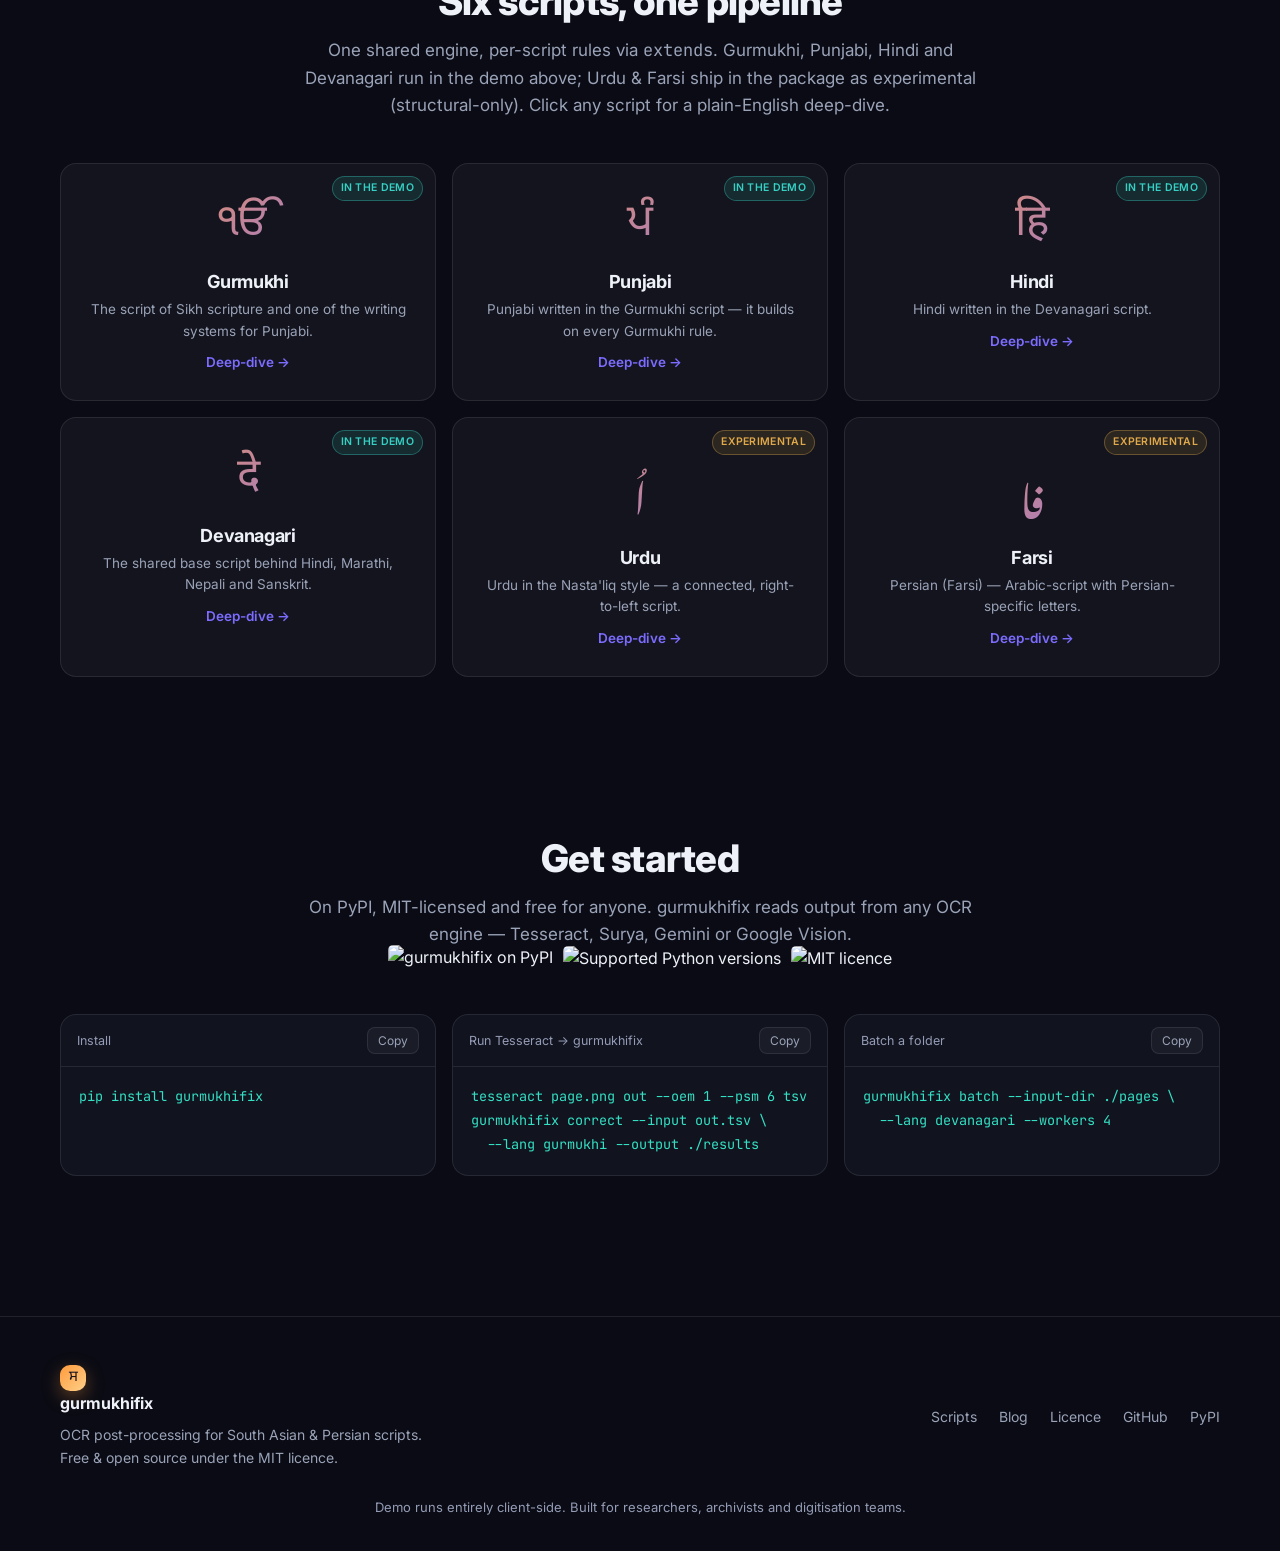
==== commit 11f4ee5c: "Site: fix saroop image sizing (stack + constrain) + cache-bust assets The larivaar/padched images we" ====
--- a/docs/index.html
+++ b/docs/index.html
@@ -21,7 +21,7 @@
   <link rel="preconnect" href="https://fonts.googleapis.com" />
   <link rel="preconnect" href="https://fonts.gstatic.com" crossorigin />
   <link href="https://fonts.googleapis.com/css2?family=Inter:wght@400;500;600;700;800&family=Noto+Sans+Gurmukhi:wght@400;500;700&family=Noto+Serif+Gurmukhi:wght@600;700&family=Noto+Sans+Devanagari:wght@400;600&family=Noto+Naskh+Arabic:wght@400;600&family=Noto+Nastaliq+Urdu:wght@400;600&family=JetBrains+Mono:wght@400;500&display=swap" rel="stylesheet" />
-  <link rel="stylesheet" href="assets/styles.css" />
+  <link rel="stylesheet" href="assets/styles.css?v=2" />
   <script type="application/ld+json">{"@context":"https://schema.org","@type":"SoftwareApplication","name":"gurmukhifix","applicationCategory":"DeveloperApplication","operatingSystem":"Cross-platform (Python 3.10+)","description":"gurmukhifix corrects Tesseract OCR for handwritten Gurmukhi, Punjabi, Hindi, Devanagari, Urdu and Farsi — fixing sihari placement, nukta order and diacritics into clean Unicode. Free & open source.","url":"https://gurmukhifix.dosanjhlabs.com/","codeRepository":"https://github.com/jsdosanj/gurmukhifix","downloadUrl":"https://pypi.org/project/gurmukhifix/","license":"https://spdx.org/licenses/MIT.html","offers":{"@type":"Offer","price":"0","priceCurrency":"USD"},"author":{"@type":"Person","name":"Jasvant Singh Dosanjh"}}</script>
 </head>
 <body>
@@ -162,7 +162,7 @@
     </div>
     <p class="footer-fine">Demo runs entirely client-side. Built for researchers, archivists and digitisation teams.</p>
   </footer>
-  <script src="assets/gurmukhifix.js"></script>
-  <script src="assets/app.js"></script>
+  <script src="assets/gurmukhifix.js?v=2"></script>
+  <script src="assets/app.js?v=2"></script>
 </body>
 </html>
--- a/docs/assets/styles.css
+++ b/docs/assets/styles.css
@@ -419,13 +419,12 @@
 .pane-actions { display: inline-flex; gap: 8px; }
 
 /* Larivaar / padched Gurbani saroop figures (blog + homepage). */
-.saroop-wrap { max-width: 900px; margin: 0 auto; padding: 0 24px; }
-.saroop-figure { margin: 30px 0; }
-.saroop-grid { display: grid; grid-template-columns: 1fr 1fr; gap: 18px; }
-.saroop-grid img { width: 100%; height: auto; border-radius: 12px; border: 1px solid var(--panel-brd); display: block; }
-.saroop-grid figcaption { margin-top: 8px; text-align: center; font-size: 13px; color: var(--muted); }
-.saroop-cap { margin-top: 14px; text-align: center; font-size: 14px; color: var(--faint); max-width: 46em; margin-left: auto; margin-right: auto; }
-@media (max-width: 640px) { .saroop-grid { grid-template-columns: 1fr; } }
+.saroop-wrap { max-width: 720px; margin: 0 auto; padding: 0 24px; }
+.saroop-figure { margin: 28px 0 0; }
+.saroop-grid { display: grid; grid-template-columns: 1fr; gap: 22px; }
+.saroop-grid img { width: 100%; height: auto; border-radius: 14px; border: 1px solid var(--panel-brd); display: block; box-shadow: 0 10px 30px rgba(0,0,0,.35); }
+.saroop-grid figcaption { margin-top: 10px; text-align: center; font-size: 13px; font-weight: 600; letter-spacing: 0.02em; color: var(--muted); }
+.saroop-cap { margin: 18px auto 0; text-align: center; font-size: 14px; color: var(--faint); max-width: 46em; }
 
 /* Keep site navigation reachable on phones instead of hiding every link. */
 @media (max-width: 900px) {
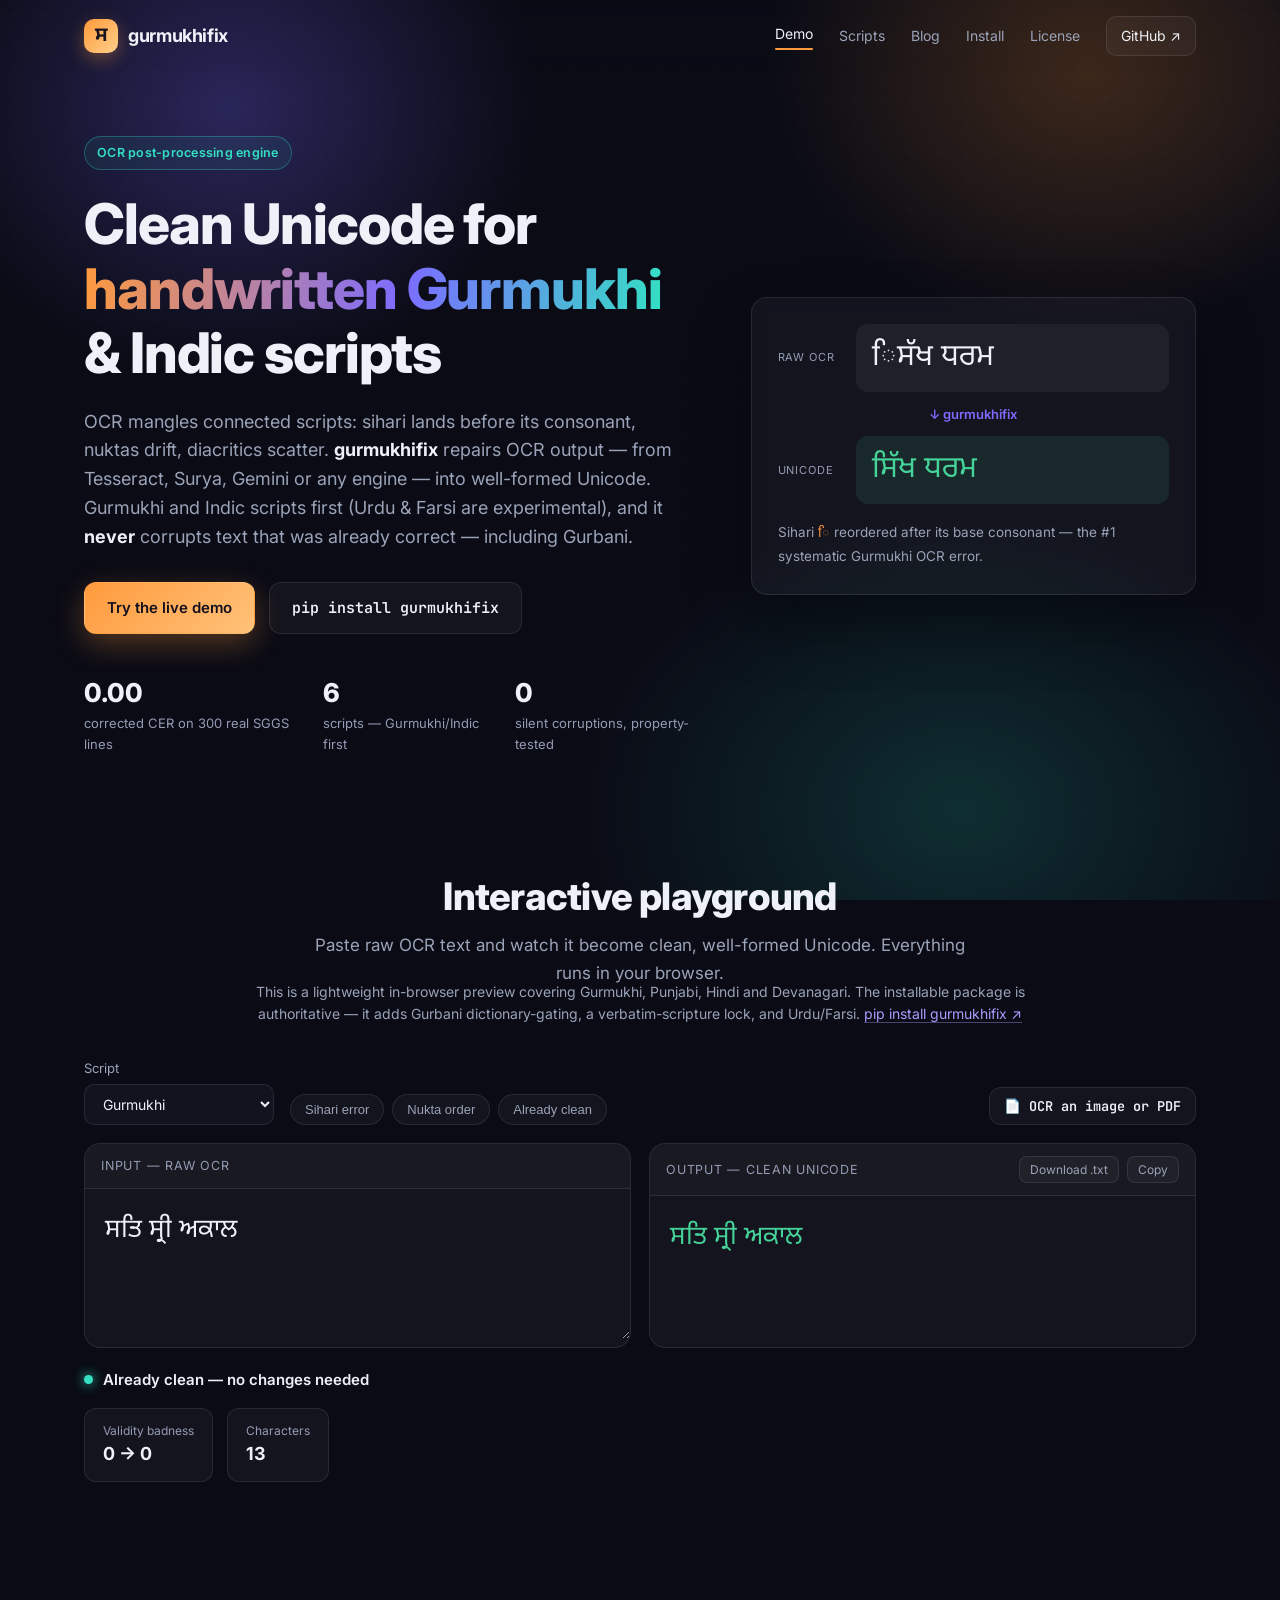
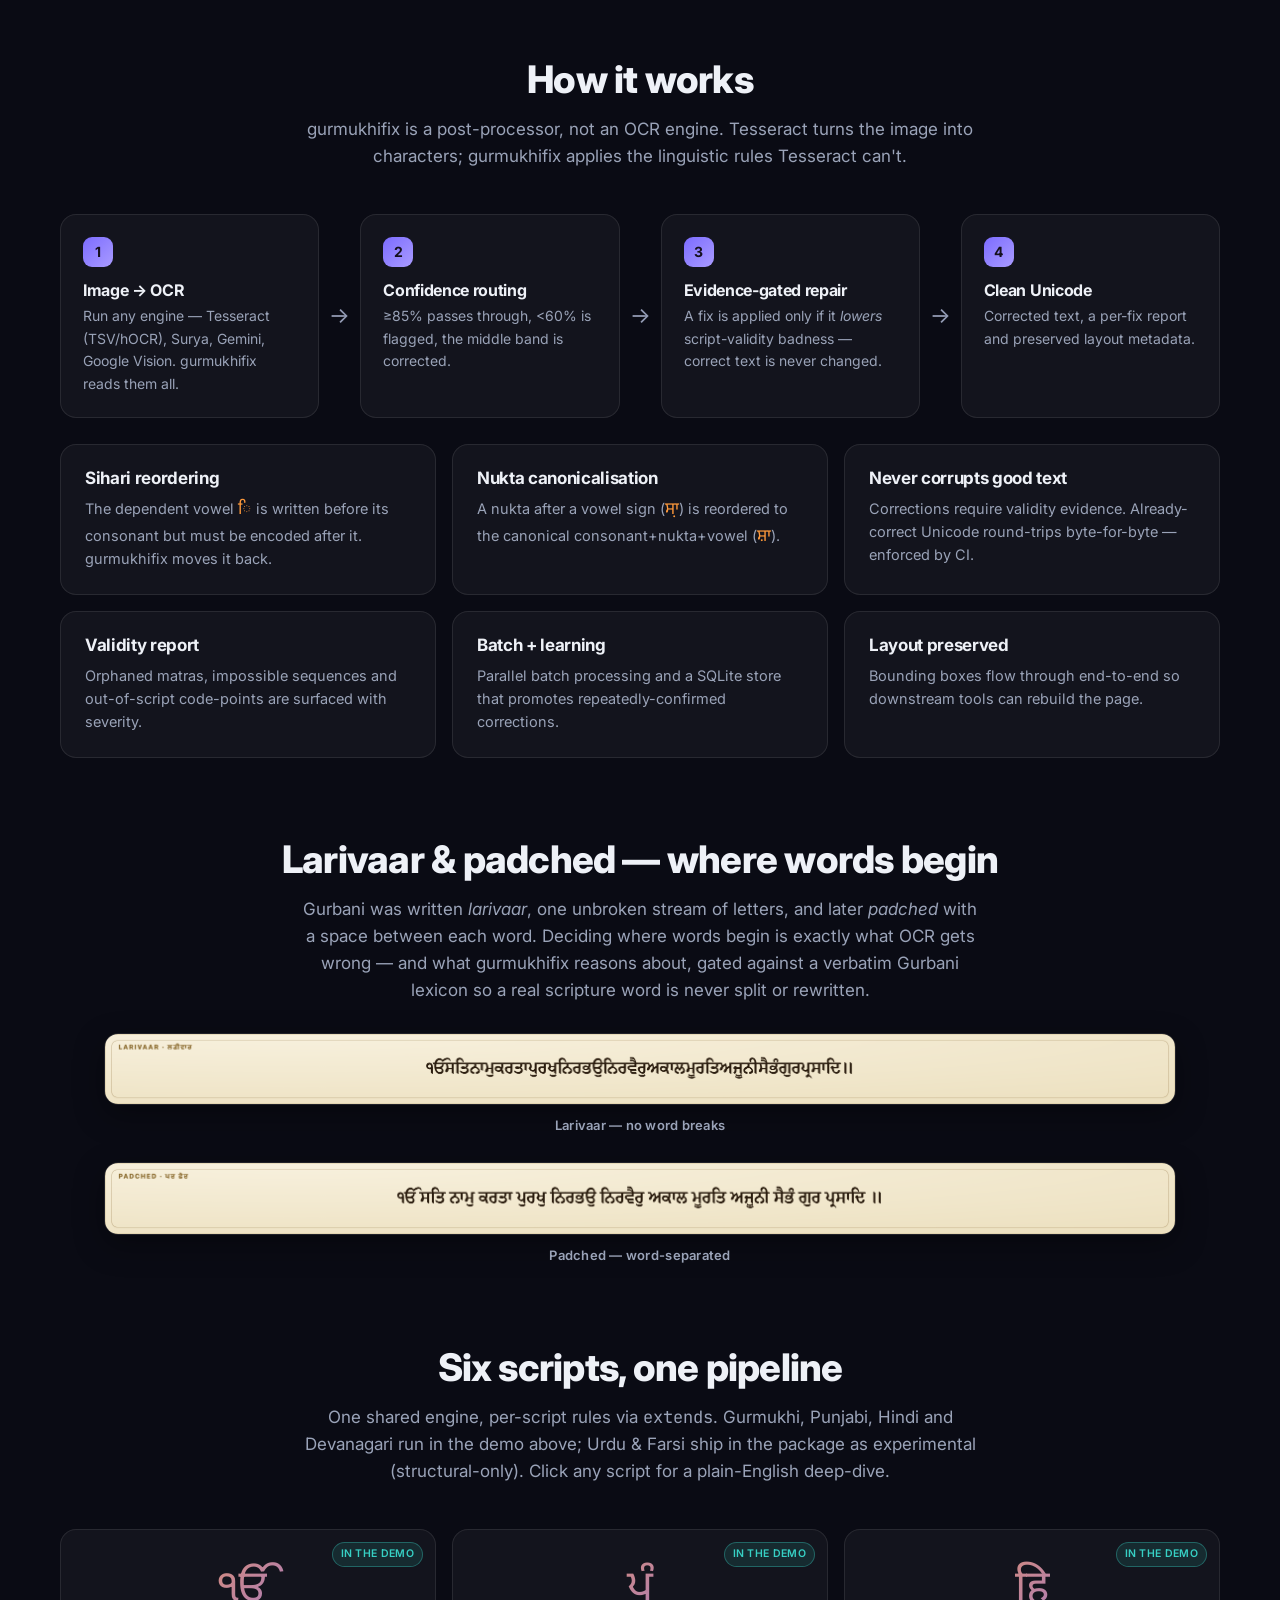
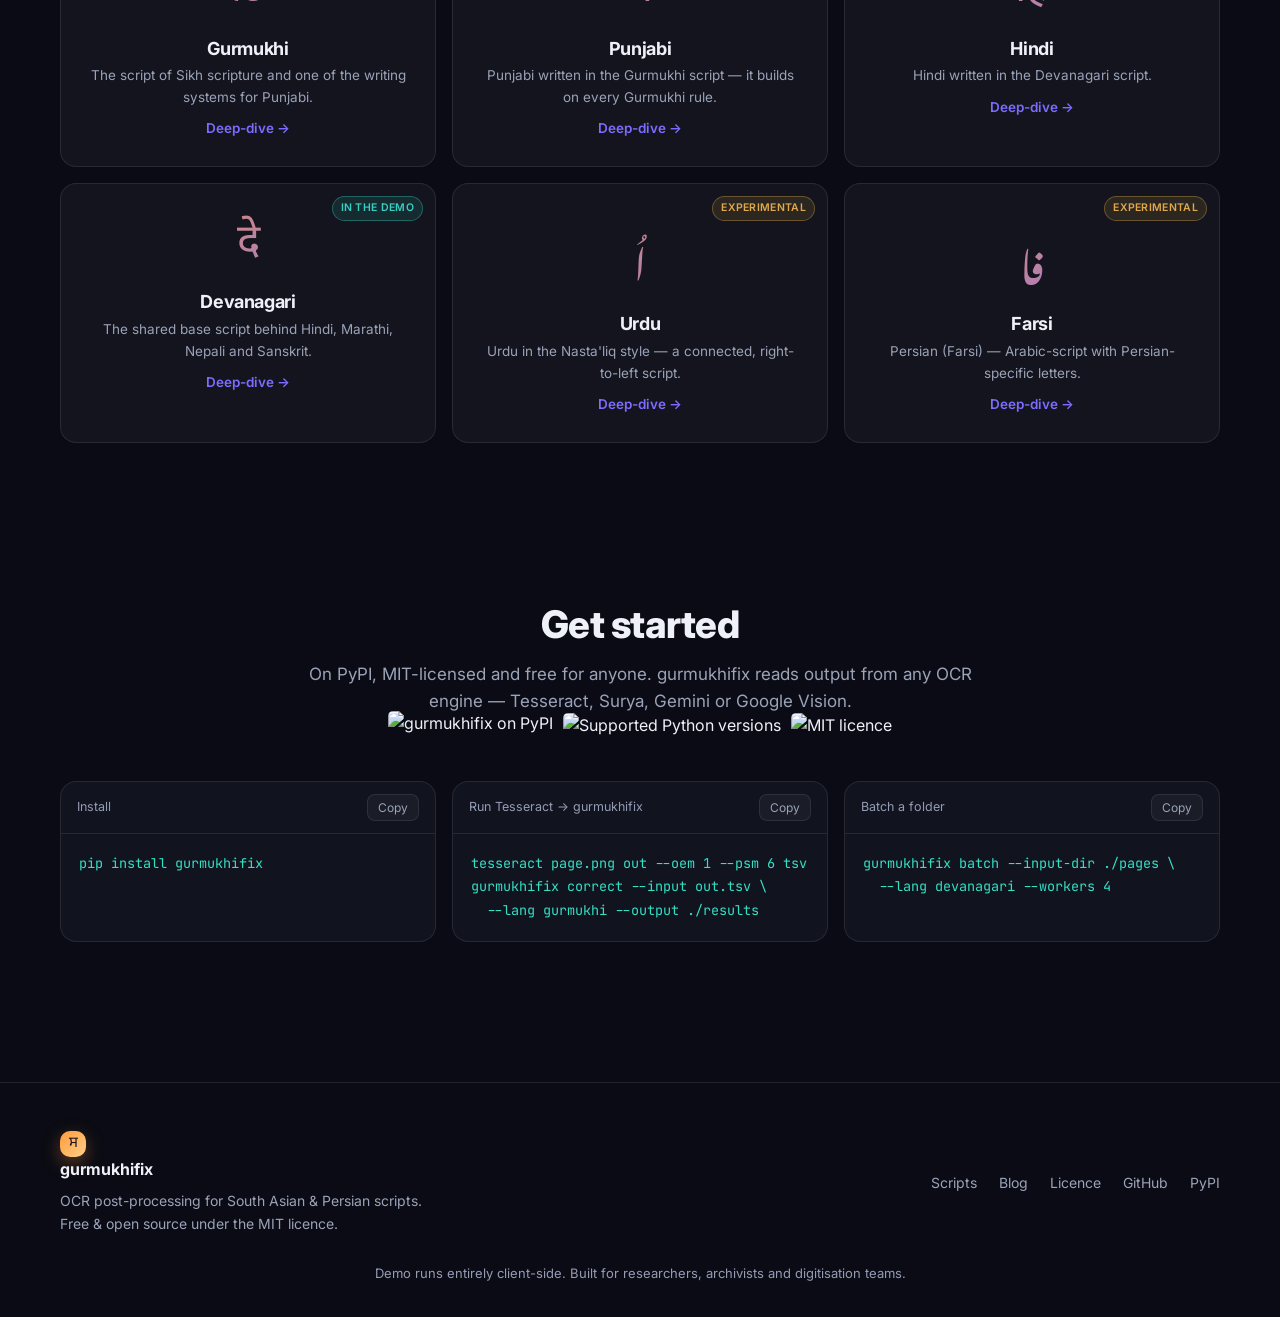
==== commit 24ce1501: "Site: re-render saroops as single-line verses + widen display Force the Mool Mantar onto one line (w" ====
--- a/docs/index.html
+++ b/docs/index.html
@@ -21,7 +21,7 @@
   <link rel="preconnect" href="https://fonts.googleapis.com" />
   <link rel="preconnect" href="https://fonts.gstatic.com" crossorigin />
   <link href="https://fonts.googleapis.com/css2?family=Inter:wght@400;500;600;700;800&family=Noto+Sans+Gurmukhi:wght@400;500;700&family=Noto+Serif+Gurmukhi:wght@600;700&family=Noto+Sans+Devanagari:wght@400;600&family=Noto+Naskh+Arabic:wght@400;600&family=Noto+Nastaliq+Urdu:wght@400;600&family=JetBrains+Mono:wght@400;500&display=swap" rel="stylesheet" />
-  <link rel="stylesheet" href="assets/styles.css?v=2" />
+  <link rel="stylesheet" href="assets/styles.css?v=3" />
   <script type="application/ld+json">{"@context":"https://schema.org","@type":"SoftwareApplication","name":"gurmukhifix","applicationCategory":"DeveloperApplication","operatingSystem":"Cross-platform (Python 3.10+)","description":"gurmukhifix corrects Tesseract OCR for handwritten Gurmukhi, Punjabi, Hindi, Devanagari, Urdu and Farsi — fixing sihari placement, nukta order and diacritics into clean Unicode. Free & open source.","url":"https://gurmukhifix.dosanjhlabs.com/","codeRepository":"https://github.com/jsdosanj/gurmukhifix","downloadUrl":"https://pypi.org/project/gurmukhifix/","license":"https://spdx.org/licenses/MIT.html","offers":{"@type":"Offer","price":"0","priceCurrency":"USD"},"author":{"@type":"Person","name":"Jasvant Singh Dosanjh"}}</script>
 </head>
 <body>
@@ -109,8 +109,8 @@
     <div class="saroop-wrap">
       <figure class="saroop-figure">
         <div class="saroop-grid">
-          <div><img src="assets/larivaar.png" alt="The Mool Mantar written larivaar — a continuous stream of Gurmukhi with no spaces between words" loading="lazy" /><figcaption>Larivaar — no word breaks</figcaption></div>
-          <div><img src="assets/padched.png" alt="The same Mool Mantar written padched — a space between every word" loading="lazy" /><figcaption>Padched — word-separated</figcaption></div>
+          <div><img src="assets/larivaar.png?v=3" alt="The Mool Mantar written larivaar — a continuous stream of Gurmukhi with no spaces between words" loading="lazy" /><figcaption>Larivaar — no word breaks</figcaption></div>
+          <div><img src="assets/padched.png?v=3" alt="The same Mool Mantar written padched — a space between every word" loading="lazy" /><figcaption>Padched — word-separated</figcaption></div>
         </div>
       </figure>
     </div>
@@ -162,7 +162,7 @@
     </div>
     <p class="footer-fine">Demo runs entirely client-side. Built for researchers, archivists and digitisation teams.</p>
   </footer>
-  <script src="assets/gurmukhifix.js?v=2"></script>
-  <script src="assets/app.js?v=2"></script>
+  <script src="assets/gurmukhifix.js?v=3"></script>
+  <script src="assets/app.js?v=3"></script>
 </body>
 </html>
--- a/docs/assets/styles.css
+++ b/docs/assets/styles.css
@@ -419,9 +419,9 @@
 .pane-actions { display: inline-flex; gap: 8px; }
 
 /* Larivaar / padched Gurbani saroop figures (blog + homepage). */
-.saroop-wrap { max-width: 720px; margin: 0 auto; padding: 0 24px; }
+.saroop-wrap { max-width: 1120px; margin: 0 auto; padding: 0 24px; }
 .saroop-figure { margin: 28px 0 0; }
-.saroop-grid { display: grid; grid-template-columns: 1fr; gap: 22px; }
+.saroop-grid { display: grid; grid-template-columns: 1fr; gap: 26px; }
 .saroop-grid img { width: 100%; height: auto; border-radius: 14px; border: 1px solid var(--panel-brd); display: block; box-shadow: 0 10px 30px rgba(0,0,0,.35); }
 .saroop-grid figcaption { margin-top: 10px; text-align: center; font-size: 13px; font-weight: 600; letter-spacing: 0.02em; color: var(--muted); }
 .saroop-cap { margin: 18px auto 0; text-align: center; font-size: 14px; color: var(--faint); max-width: 46em; }
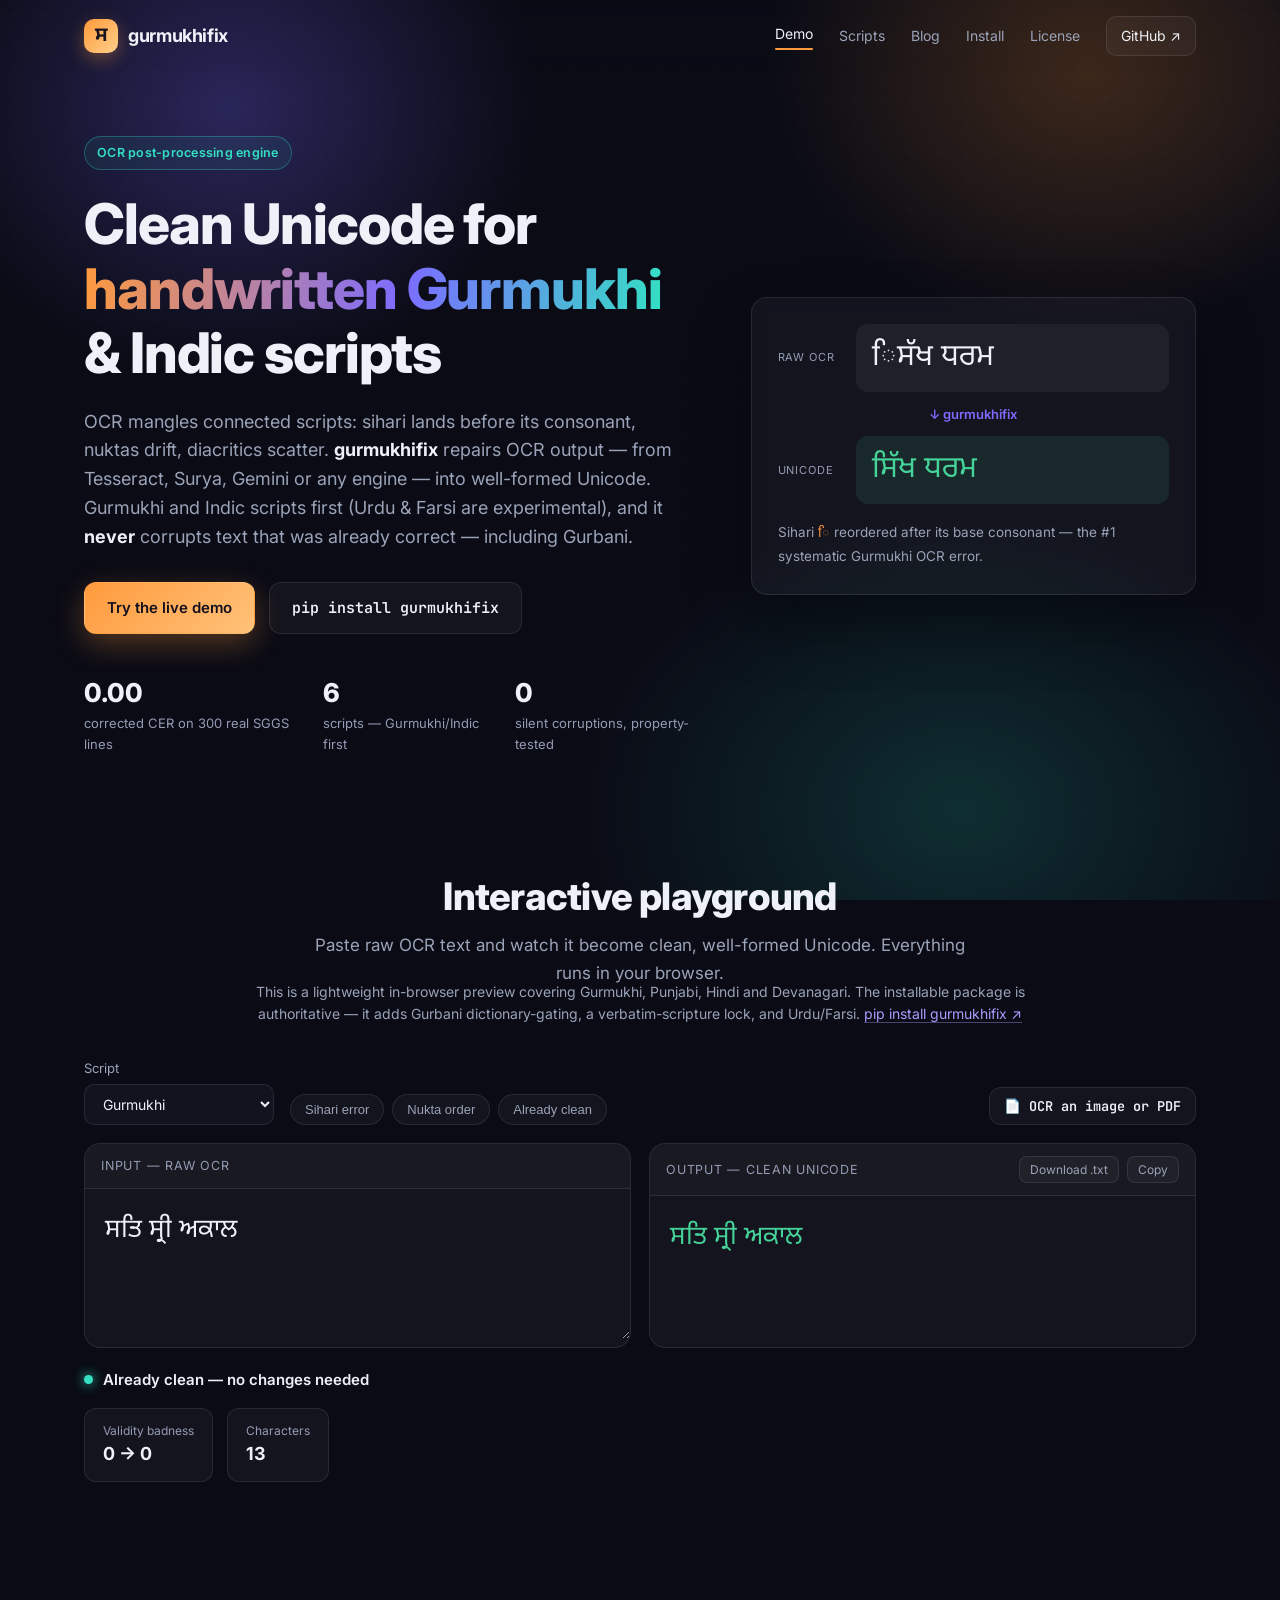
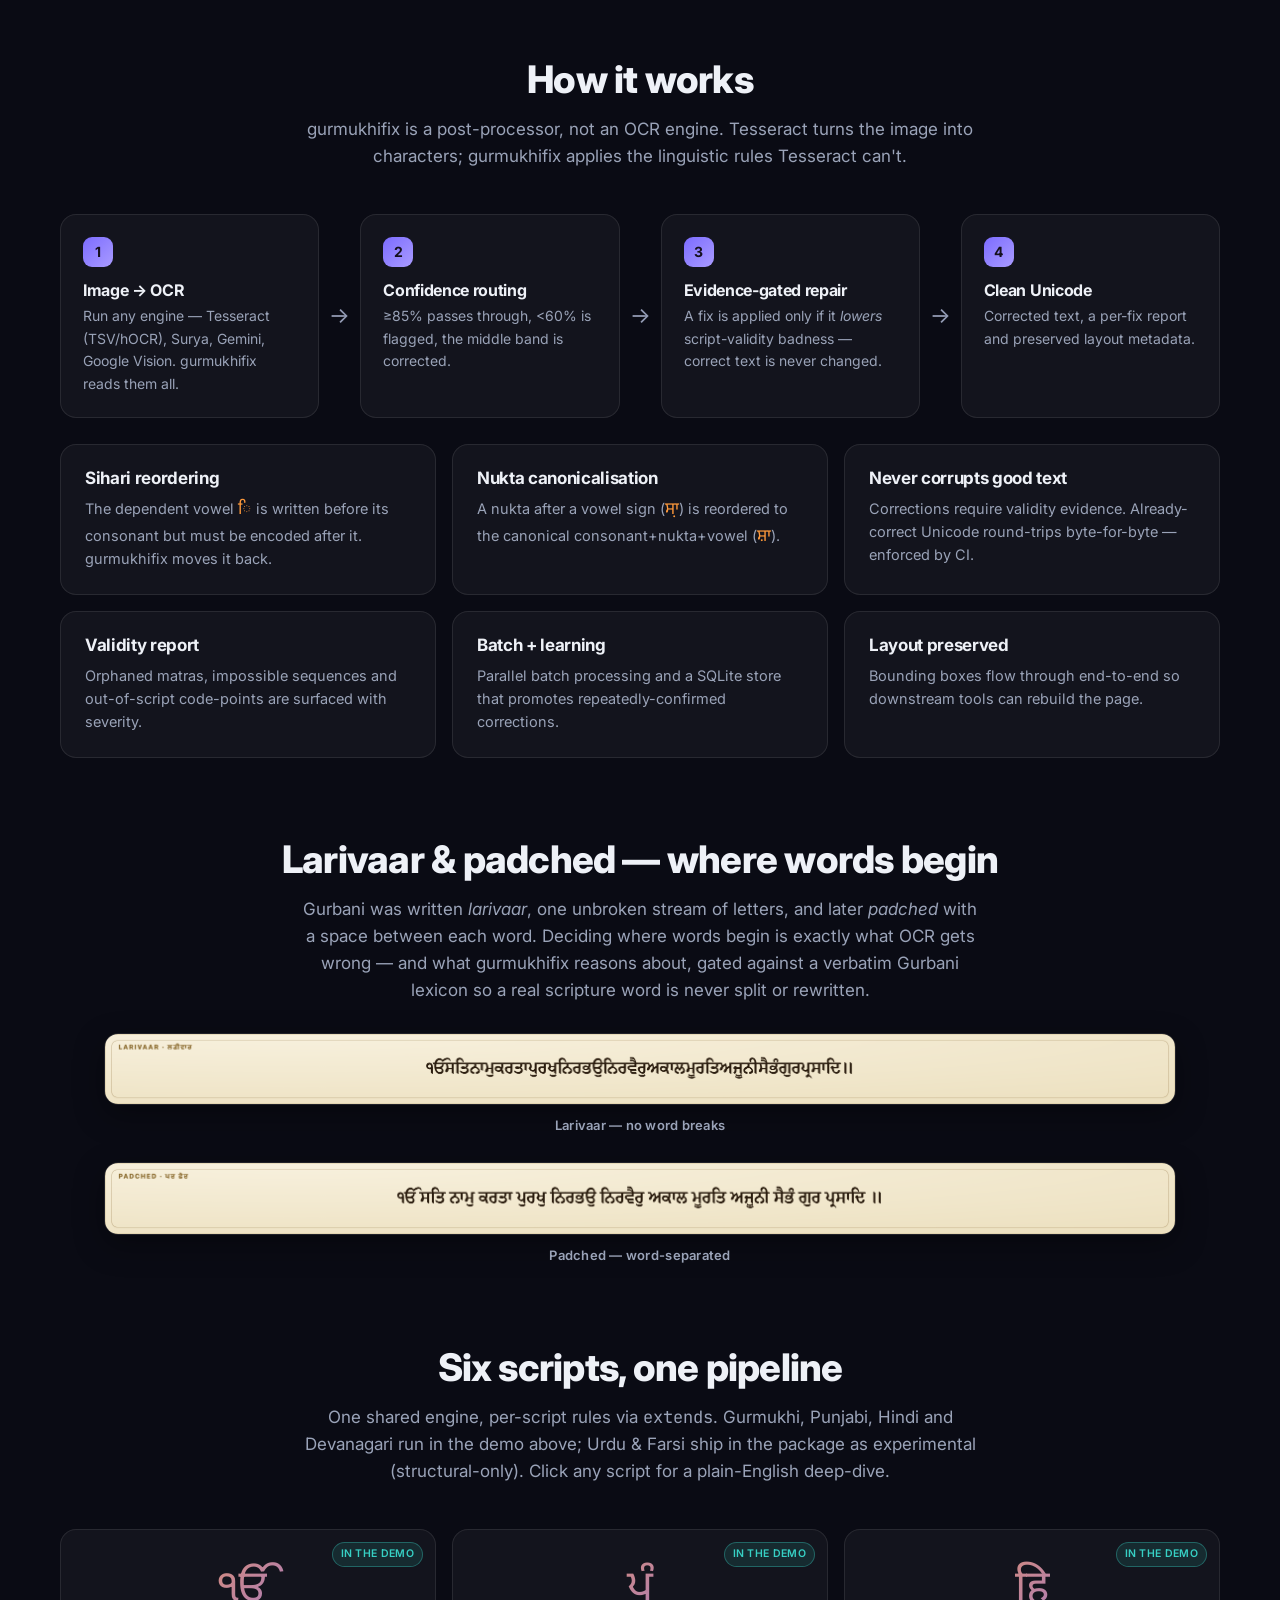
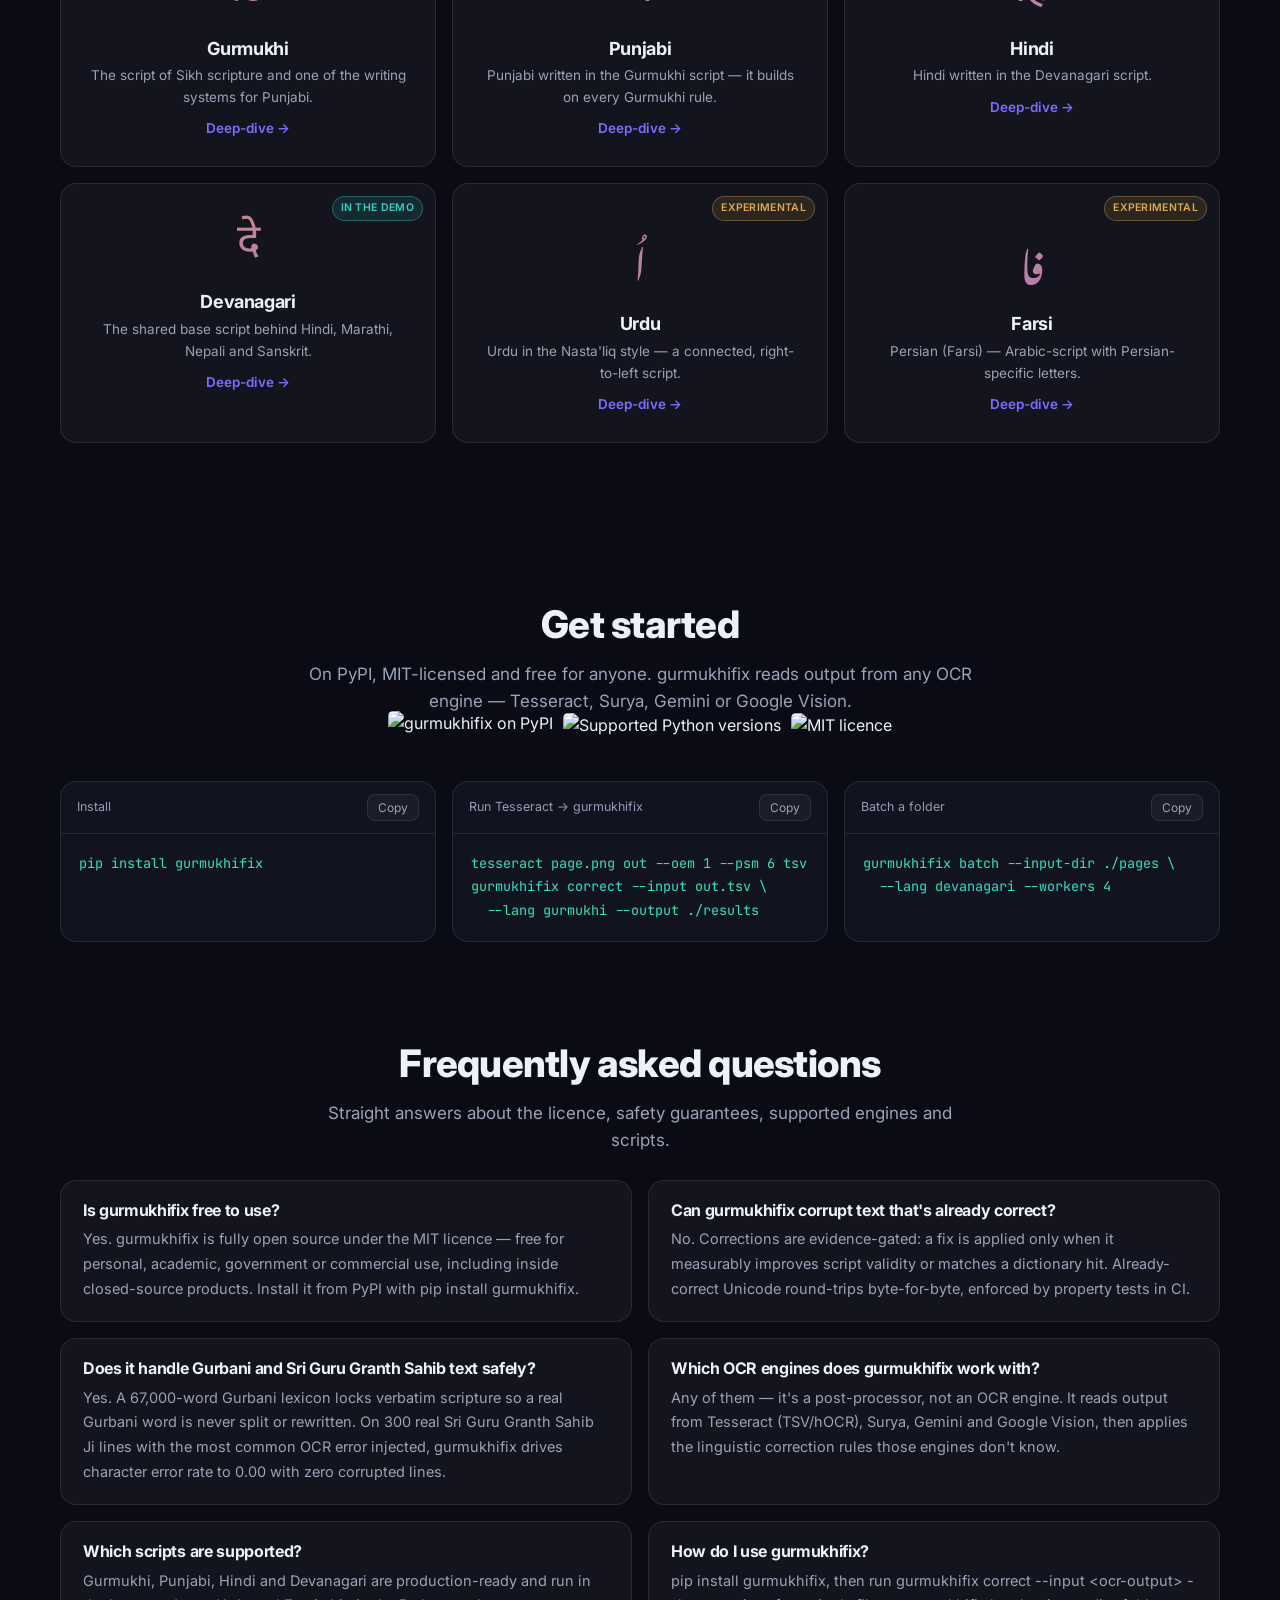
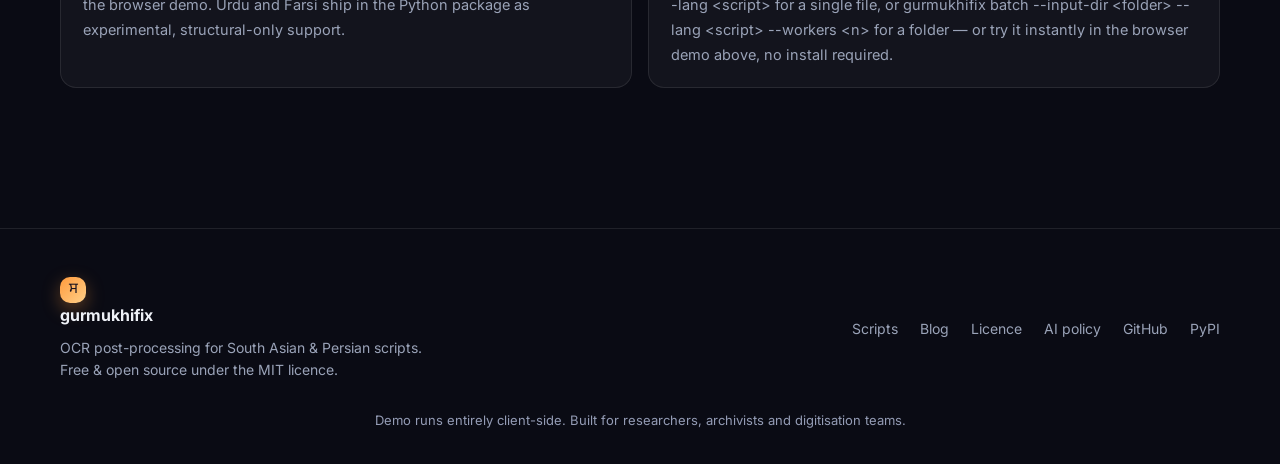
==== commit 828ca8ed: "feat(seo): AI-crawler policy + structured-data/SEO layer Ship a future-proof, machine-readable AI-us" ====
--- a/docs/index.html
+++ b/docs/index.html
@@ -41,6 +41,9 @@
     </nav>
   </header>
 
+  <script type="application/ld+json">{"@context":"https://schema.org","@type":"Organization","name":"gurmukhifix","url":"https://gurmukhifix.dosanjhlabs.com/","logo":"https://gurmukhifix.dosanjhlabs.com/assets/apple-touch-icon.png","description":"gurmukhifix is a free, open-source OCR post-processing engine for Gurmukhi, Punjabi, Hindi, Devanagari, Urdu and Farsi.","sameAs":["https://github.com/jsdosanj/gurmukhifix","https://pypi.org/project/gurmukhifix/"],"parentOrganization":{"@type":"Organization","name":"Dosanjh Labs","url":"https://dosanjhlabs.com/"},"founder":{"@type":"Person","name":"Jasvant Singh Dosanjh"}}</script>
+  <script type="application/ld+json">{"@context":"https://schema.org","@type":"WebSite","name":"gurmukhifix","url":"https://gurmukhifix.dosanjhlabs.com/","description":"Free, open-source OCR post-processing for Gurmukhi, Punjabi, Hindi, Devanagari, Urdu and Farsi — corrects Tesseract, Surya, Gemini and Google Vision output into clean, well-formed Unicode.","inLanguage":"en","publisher":{"@type":"Organization","name":"gurmukhifix","url":"https://gurmukhifix.dosanjhlabs.com/"}}</script>
+  <script type="application/ld+json">{"@context":"https://schema.org","@type":"FAQPage","mainEntity":[{"@type":"Question","name":"Is gurmukhifix free to use?","acceptedAnswer":{"@type":"Answer","text":"Yes. gurmukhifix is fully open source under the MIT licence — free for personal, academic, government or commercial use, including inside closed-source products. Install it from PyPI with pip install gurmukhifix."}},{"@type":"Question","name":"Can gurmukhifix corrupt text that's already correct?","acceptedAnswer":{"@type":"Answer","text":"No. Corrections are evidence-gated: a fix is applied only when it measurably improves script validity or matches a dictionary hit. Already-correct Unicode round-trips byte-for-byte, enforced by property tests in CI."}},{"@type":"Question","name":"Does it handle Gurbani and Sri Guru Granth Sahib text safely?","acceptedAnswer":{"@type":"Answer","text":"Yes. A 67,000-word Gurbani lexicon locks verbatim scripture so a real Gurbani word is never split or rewritten. On 300 real Sri Guru Granth Sahib Ji lines with the most common OCR error injected, gurmukhifix drives character error rate to 0.00 with zero corrupted lines."}},{"@type":"Question","name":"Which OCR engines does gurmukhifix work with?","acceptedAnswer":{"@type":"Answer","text":"Any of them — it's a post-processor, not an OCR engine. It reads output from Tesseract (TSV/hOCR), Surya, Gemini and Google Vision, then applies the linguistic correction rules those engines don't know."}},{"@type":"Question","name":"Which scripts are supported?","acceptedAnswer":{"@type":"Answer","text":"Gurmukhi, Punjabi, Hindi and Devanagari are production-ready and run in the browser demo. Urdu and Farsi ship in the Python package as experimental, structural-only support."}},{"@type":"Question","name":"How do I use gurmukhifix?","acceptedAnswer":{"@type":"Answer","text":"pip install gurmukhifix, then run gurmukhifix correct --input <ocr-output> --lang <script> for a single file, or gurmukhifix batch --input-dir <folder> --lang <script> --workers <n> for a folder — or try it instantly in the browser demo above, no install required."}}]}</script>
   <section class="hero" id="top">
     <div class="hero-inner">
       <div class="badge">OCR post-processing engine</div>
@@ -145,6 +148,18 @@
   --lang devanagari --workers 4</code></pre></div>
     </div>
   </section>
+
+  <section class="faq" id="faq">
+    <div class="section-head"><h2>Frequently asked questions</h2><p>Straight answers about the licence, safety guarantees, supported engines and scripts.</p></div>
+    <div class="faq-list">
+        <article class="faq-item"><h3>Is gurmukhifix free to use?</h3><p>Yes. gurmukhifix is fully open source under the MIT licence — free for personal, academic, government or commercial use, including inside closed-source products. Install it from PyPI with pip install gurmukhifix.</p></article>
+        <article class="faq-item"><h3>Can gurmukhifix corrupt text that's already correct?</h3><p>No. Corrections are evidence-gated: a fix is applied only when it measurably improves script validity or matches a dictionary hit. Already-correct Unicode round-trips byte-for-byte, enforced by property tests in CI.</p></article>
+        <article class="faq-item"><h3>Does it handle Gurbani and Sri Guru Granth Sahib text safely?</h3><p>Yes. A 67,000-word Gurbani lexicon locks verbatim scripture so a real Gurbani word is never split or rewritten. On 300 real Sri Guru Granth Sahib Ji lines with the most common OCR error injected, gurmukhifix drives character error rate to 0.00 with zero corrupted lines.</p></article>
+        <article class="faq-item"><h3>Which OCR engines does gurmukhifix work with?</h3><p>Any of them — it's a post-processor, not an OCR engine. It reads output from Tesseract (TSV/hOCR), Surya, Gemini and Google Vision, then applies the linguistic correction rules those engines don't know.</p></article>
+        <article class="faq-item"><h3>Which scripts are supported?</h3><p>Gurmukhi, Punjabi, Hindi and Devanagari are production-ready and run in the browser demo. Urdu and Farsi ship in the Python package as experimental, structural-only support.</p></article>
+        <article class="faq-item"><h3>How do I use gurmukhifix?</h3><p>pip install gurmukhifix, then run gurmukhifix correct --input &lt;ocr-output&gt; --lang &lt;script&gt; for a single file, or gurmukhifix batch --input-dir &lt;folder&gt; --lang &lt;script&gt; --workers &lt;n&gt; for a folder — or try it instantly in the browser demo above, no install required.</p></article>
+    </div>
+  </section>
   <footer class="footer">
     <div class="footer-inner">
       <div>
@@ -156,6 +171,7 @@
         <a href="scripts/">Scripts</a>
         <a href="blog/">Blog</a>
         <a href="license.html">Licence</a>
+        <a href="ai-policy.html">AI policy</a>
         <a href="https://github.com/jsdosanj/gurmukhifix" target="_blank" rel="noopener">GitHub</a>
         <a href="https://pypi.org/project/gurmukhifix/" target="_blank" rel="noopener">PyPI</a>
       </div>
--- a/docs/assets/styles.css
+++ b/docs/assets/styles.css
@@ -219,6 +219,13 @@
 .feature p { font-size: 14.5px; color: var(--muted); margin: 0; }
 .feature code.gur { color: var(--saffron); font-size: 17px; }
 
+/* FAQ (homepage) */
+.faq { padding: 20px 24px 80px; }
+.faq-list { max-width: var(--maxw); margin: 26px auto 0; display: grid; grid-template-columns: repeat(2, 1fr); gap: 16px; }
+.faq-item { background: var(--panel); border: 1px solid var(--panel-brd); border-radius: var(--radius); padding: 20px 22px; }
+.faq-item h3 { font-size: 16px; margin-bottom: 8px; color: var(--ink); }
+.faq-item p { color: var(--muted); font-size: 14.5px; line-height: 1.7; margin: 0; }
+
 /* Scripts */
 .scripts { padding: 80px 24px; }
 .script-cards { max-width: var(--maxw); margin: 44px auto 0; display: grid; grid-template-columns: repeat(3, 1fr); gap: 16px; }
@@ -251,7 +258,7 @@
   .hero { grid-template-columns: 1fr; padding-top: 40px; }
   .nav-links a:not(.nav-cta) { display: none; }
   .demo-grid { grid-template-columns: 1fr; }
-  .feature-grid, .script-cards, .code-cards { grid-template-columns: 1fr; }
+  .feature-grid, .script-cards, .code-cards, .faq-list { grid-template-columns: 1fr; }
   .step-arrow { transform: rotate(90deg); }
   .pipeline { flex-direction: column; }
 }
